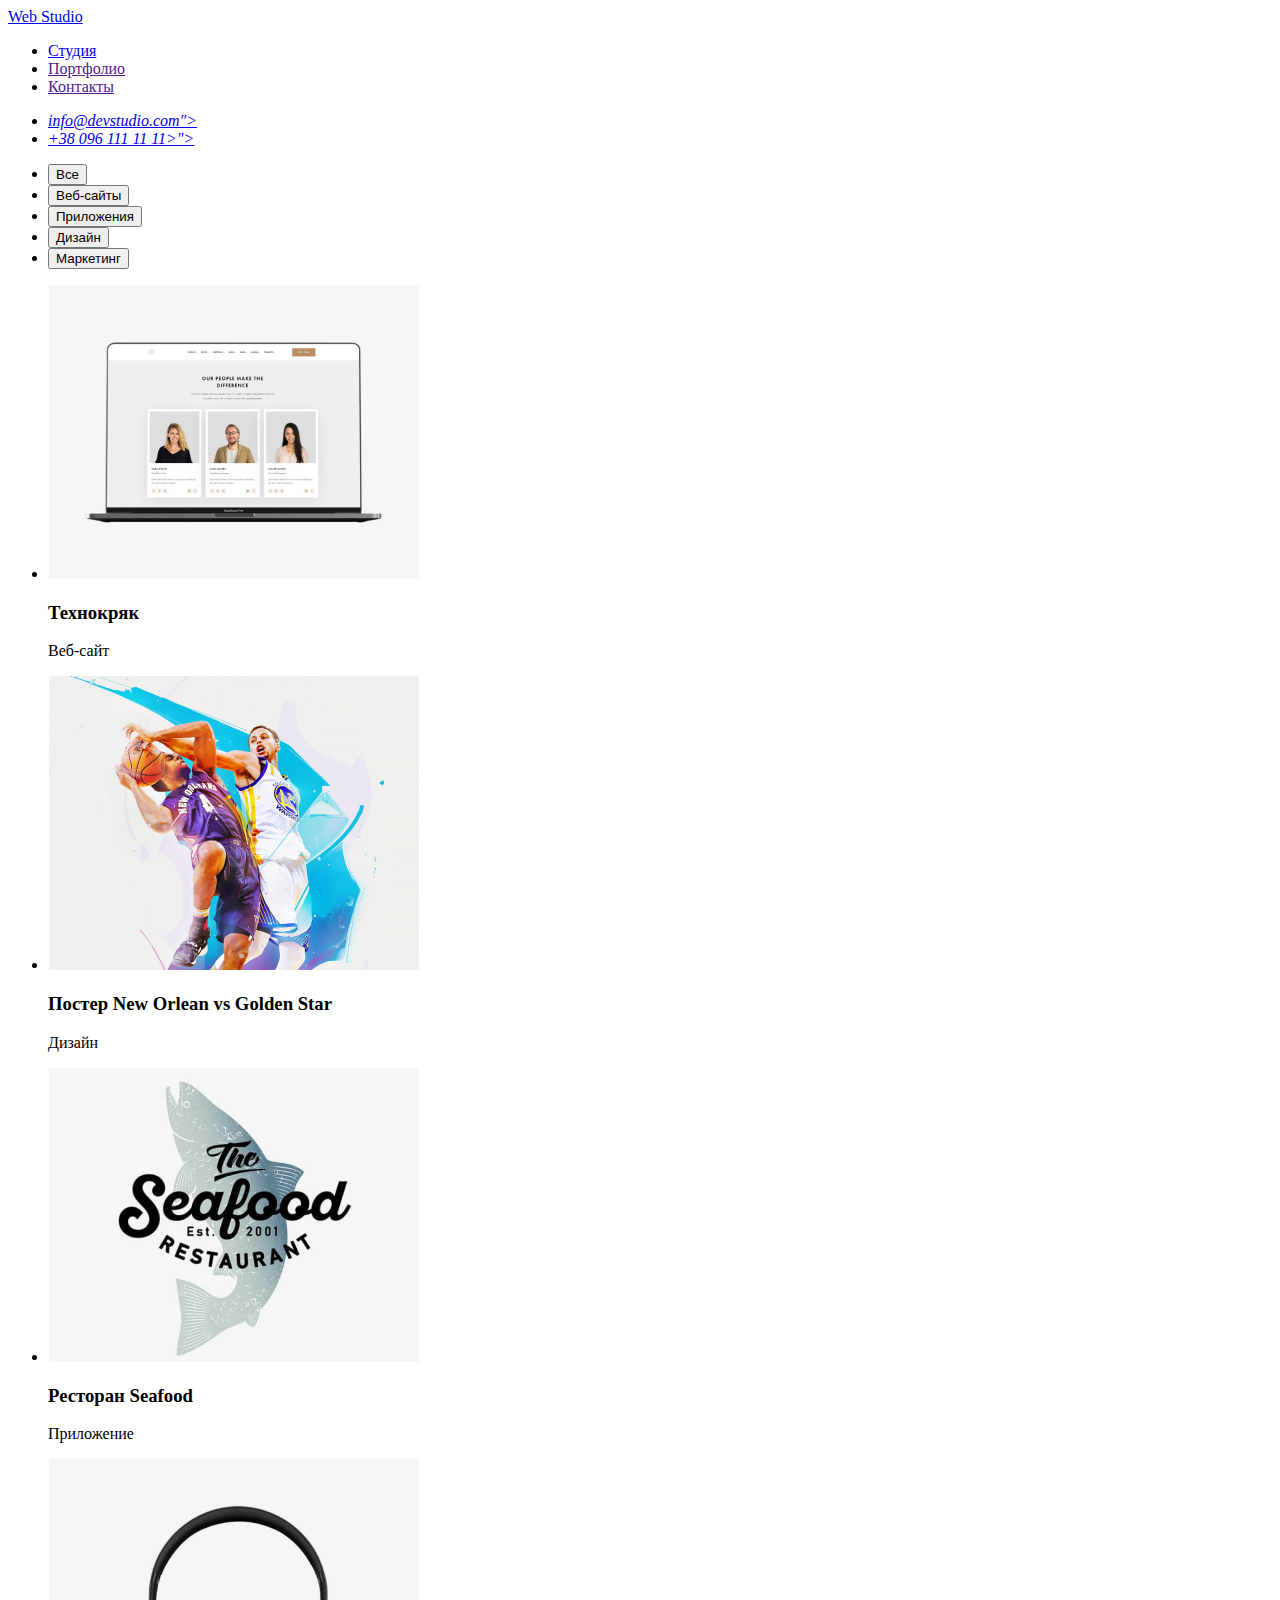
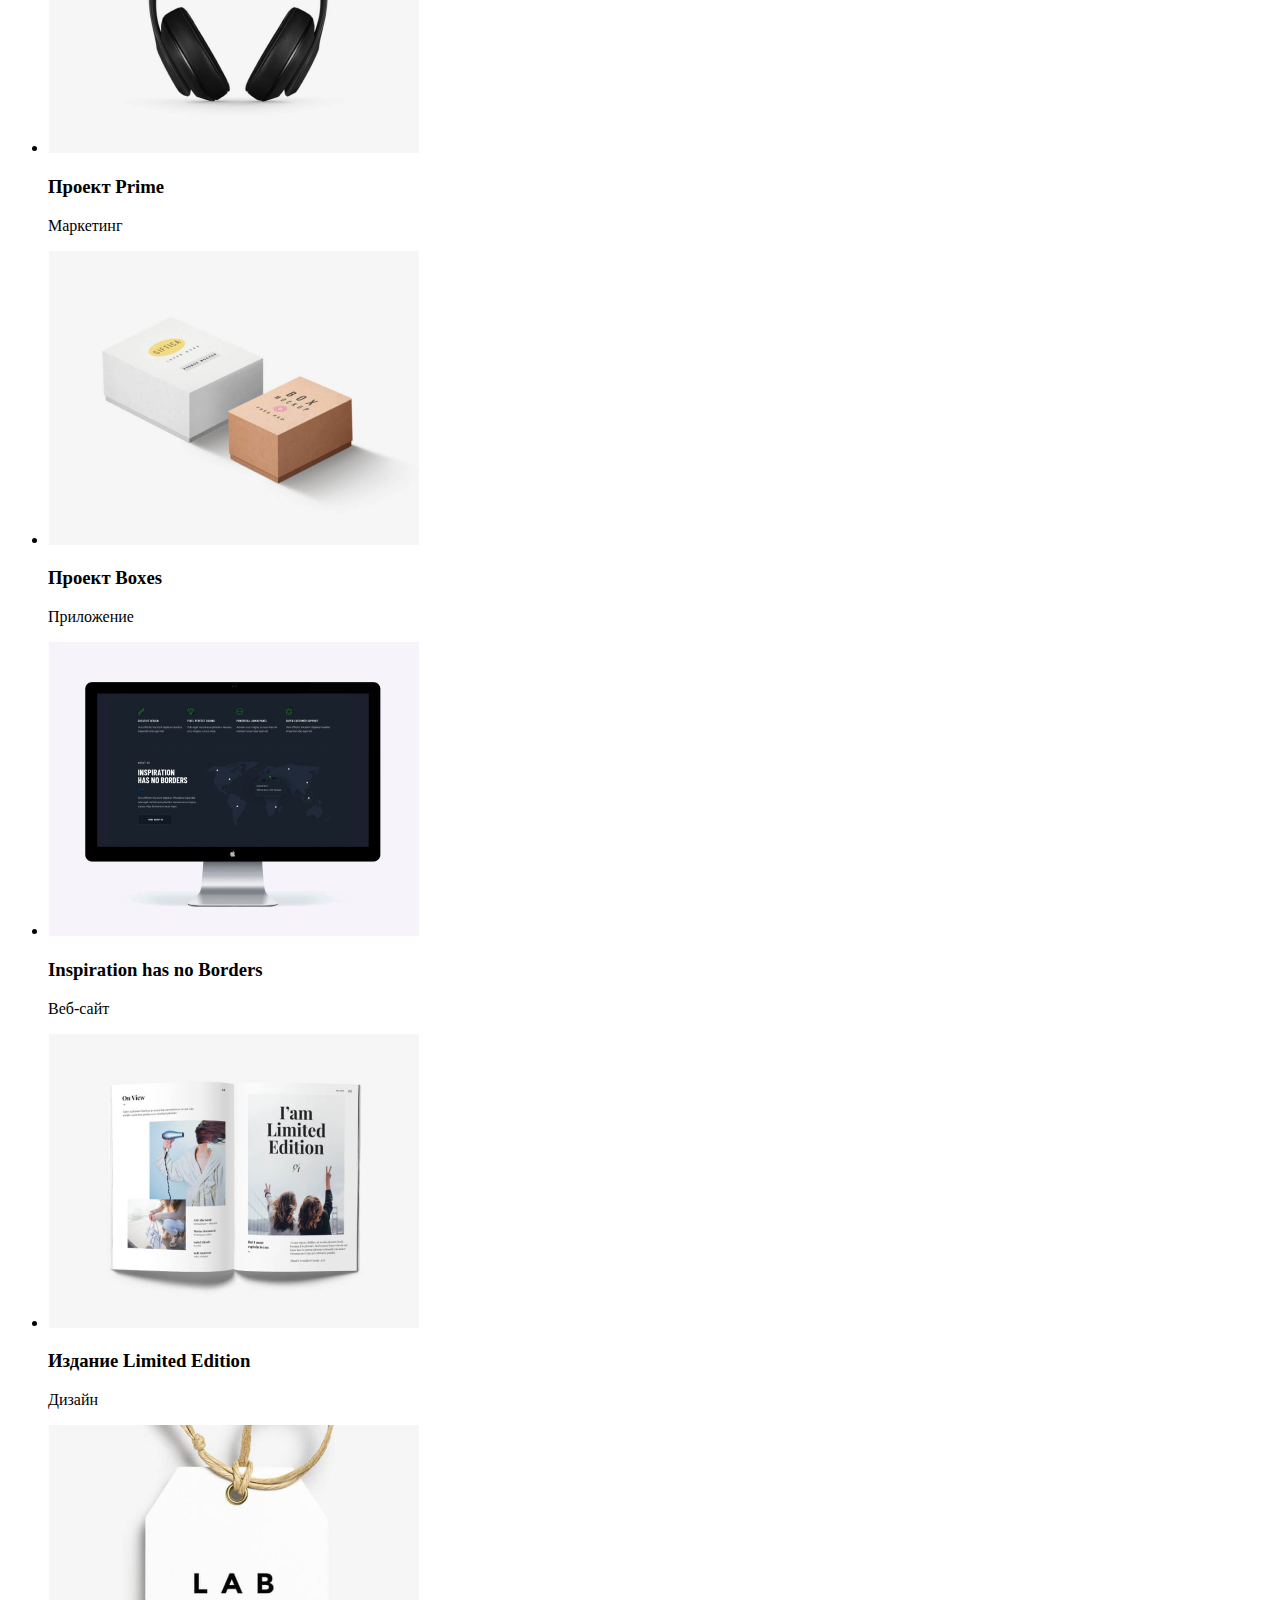
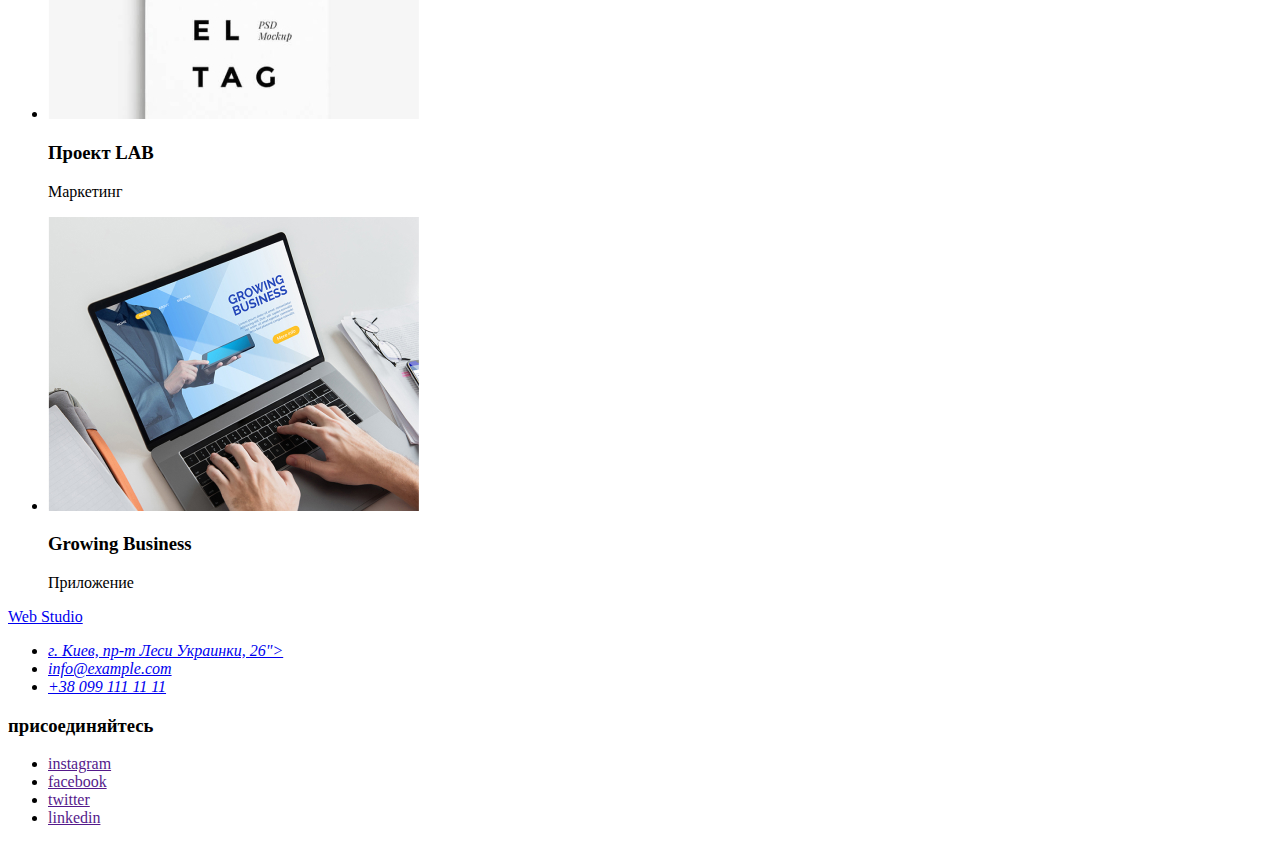
==== portfolio.html @ 068fa8b6 "step2.01" ====
<!DOCTYPE html>
<html lang="ru">
  <head>
    <meta charset="UTF-8" />
    <meta name="viewport" content="width=device-width, initial-scale=1.0" />
    <title>Web Studio</title>
  </head>

  <body>
    <!--Шляпа-->
    <header>
      <nav>
        <a href="index.html" lang="en"> Web Studio</a>
        <ul>
          <li><a href="index.html">Студия</a></li>
          <li><a href="">Портфолио</a></li>
          <li><a href="">Контакты</a></li>
        </ul>
      </nav>
      <ul>
        <li>
          <address>
            <a href="mail:info@devstudio.com">info@devstudio.com"></a>
          </address>
        </li>
        <li>
          <address><a href="tel:380961111111">+38 096 111 11 11>"></a></address>
        </li>
      </ul>
    </header>
    <main>
      <!--Кнопки-->
      <ul>
        <li><button>Все</button></li>
        <li><button>Веб-сайты</button></li>
        <li><button>Приложения</button></li>
        <li><button>Дизайн</button></li>
        <li><button>Маркетинг</button></li>
      </ul>
      <!--Работы-->
      <ul>
        <li>
          <img src="./images/portfolio-page/our-projects/img-1.jpg" alt="" />
          <h3>Технокряк</h3>
          <p>Веб-сайт</p>
        </li>
        <li>
          <img src="./images/portfolio-page/our-projects/img-2.jpg" alt="" />
          <h3>Постер New Orlean vs Golden Star</h3>
          <p>Дизайн</p>
        </li>
        <li>
          <img src="./images/portfolio-page/our-projects/img-3.jpg" alt="" />
          <h3>Ресторан Seafood</h3>
          <p>Приложение</p>
        </li>
        <li>
          <img src="./images/portfolio-page/our-projects/img-4.jpg" alt="" />
          <h3>Проект Prime</h3>
          <p>Маркетинг</p>
        </li>
        <li>
          <img src="./images/portfolio-page/our-projects/img-5.jpg" alt="" />
          <h3>Проект Boxes</h3>
          <p>Приложение</p>
        </li>
        <li>
          <img src="./images/portfolio-page/our-projects/img-6.jpg" alt="" />
          <h3>Inspiration has no Borders</h3>
          <p>Веб-сайт</p>
        </li>
        <li>
          <img src="./images/portfolio-page/our-projects/img-7.jpg" alt="" />
          <h3>Издание Limited Edition</h3>
          <p>Дизайн</p>
        </li>
        <li>
          <img src="./images/portfolio-page/our-projects/img-8.jpg" alt="" />
          <h3>Проект LAB</h3>
          <p>Маркетинг</p>
        </li>
        <li>
          <img src="./images/portfolio-page/our-projects/img-9.jpg" alt="" />
          <h3>Growing Business</h3>
          <p>Приложение</p>
        </li>
      </ul>
    </main>
    <!--Дно-->
    <footer>
      <div>
        <a href="index.html" lang="en"> Web Studio</a>
        <ul>
          <li>
            <address>
              <a href="https://goo.gl/maps/DpkzdR6np3sJu7Kr6" target="_blank">
                г. Киев, пр-т Леси Украинки, 26">
              </a>
            </address>
          </li>
          <li>
            <address>
              <a href="mail:info@example.com"> info@example.com</a>
            </address>
          </li>
          <li>
            <address>
              <a href="tel:+380991111111"> +38 099 111 11 11</a>
            </address>
          </li>
        </ul>
      </div>
      <div>
        <h3>присоединяйтесь</h3>
        <ul>
          <li><a href="" aria-label="ссылка на инстаграм"> instagram</a></li>
          <li><a href="" aria-label="ссылка на фейсбук">facebook</a></li>
          <li><a href="" aria-label="ссылка на твиттер">twitter</a></li>
          <li><a href="" aria-label="ссылка на линкедин">linkedin</a></li>
        </ul>
      </div>
    </footer>
  </body>
</html>
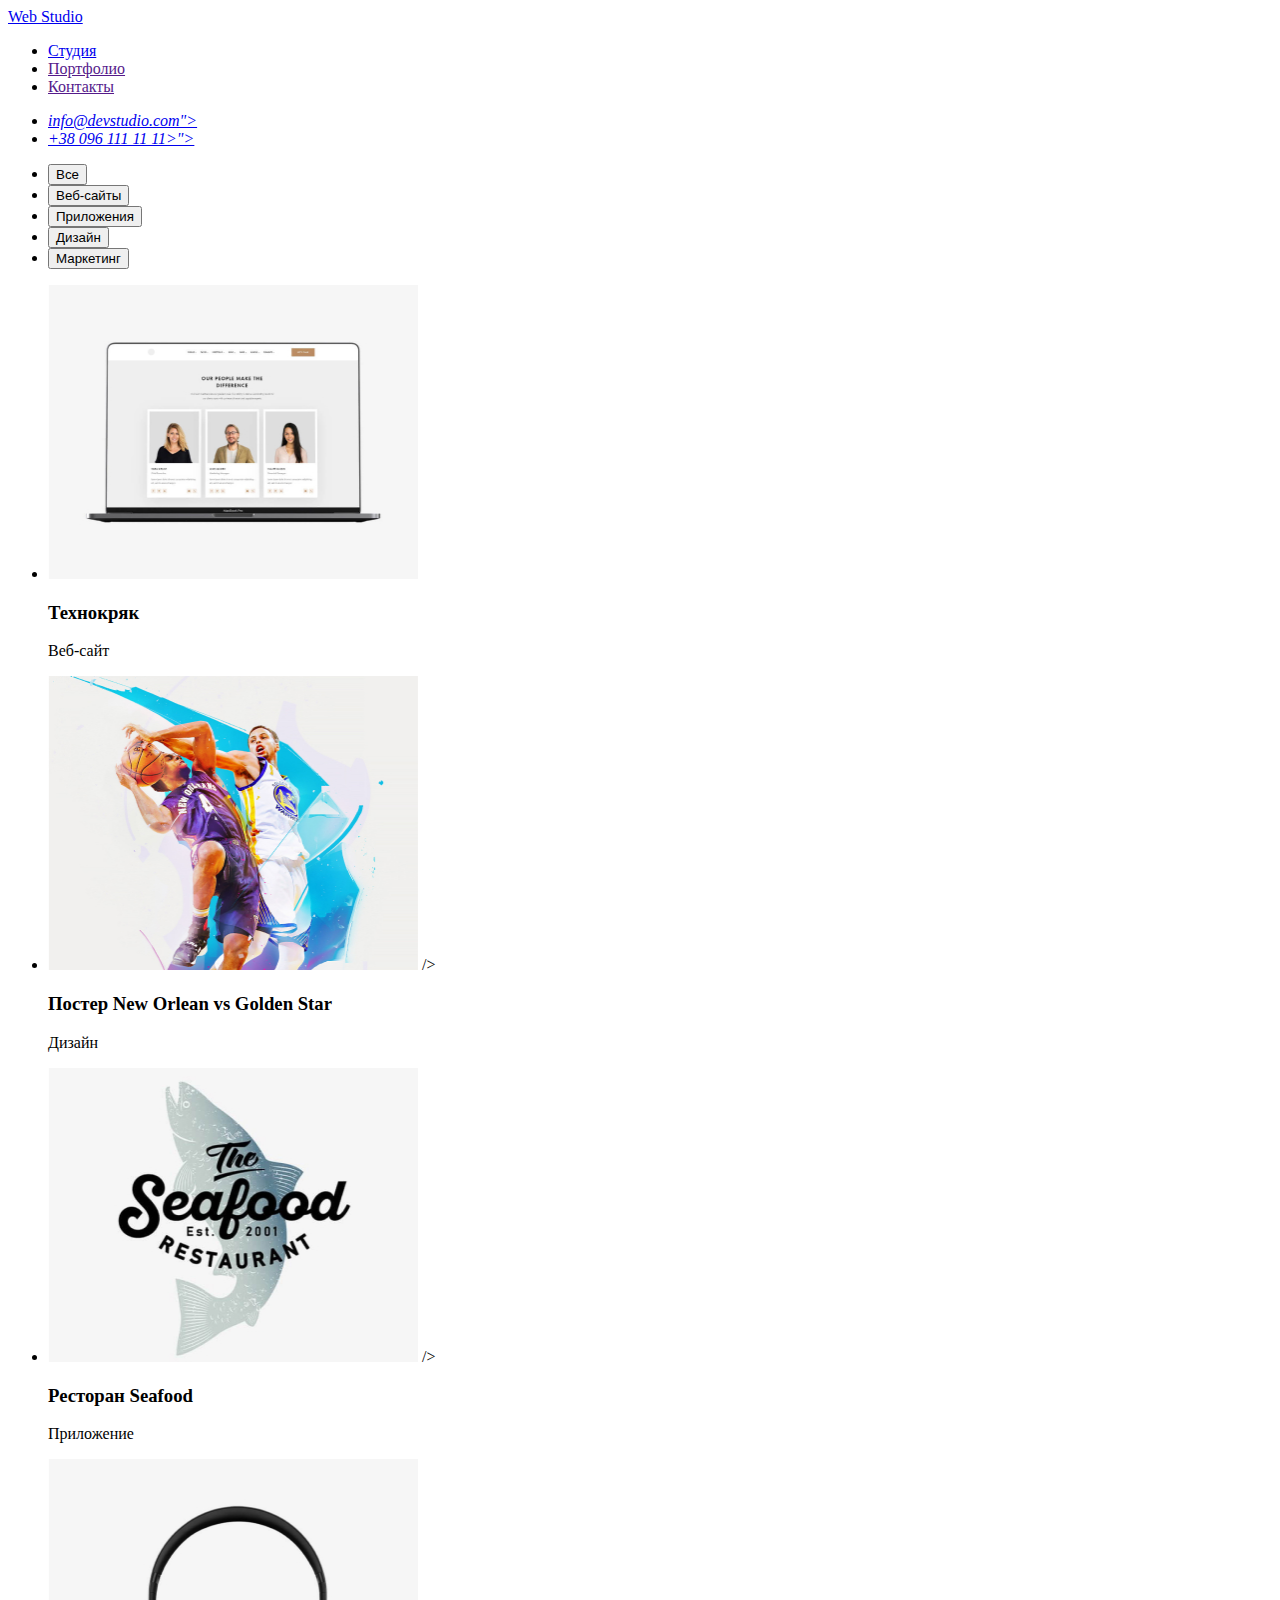
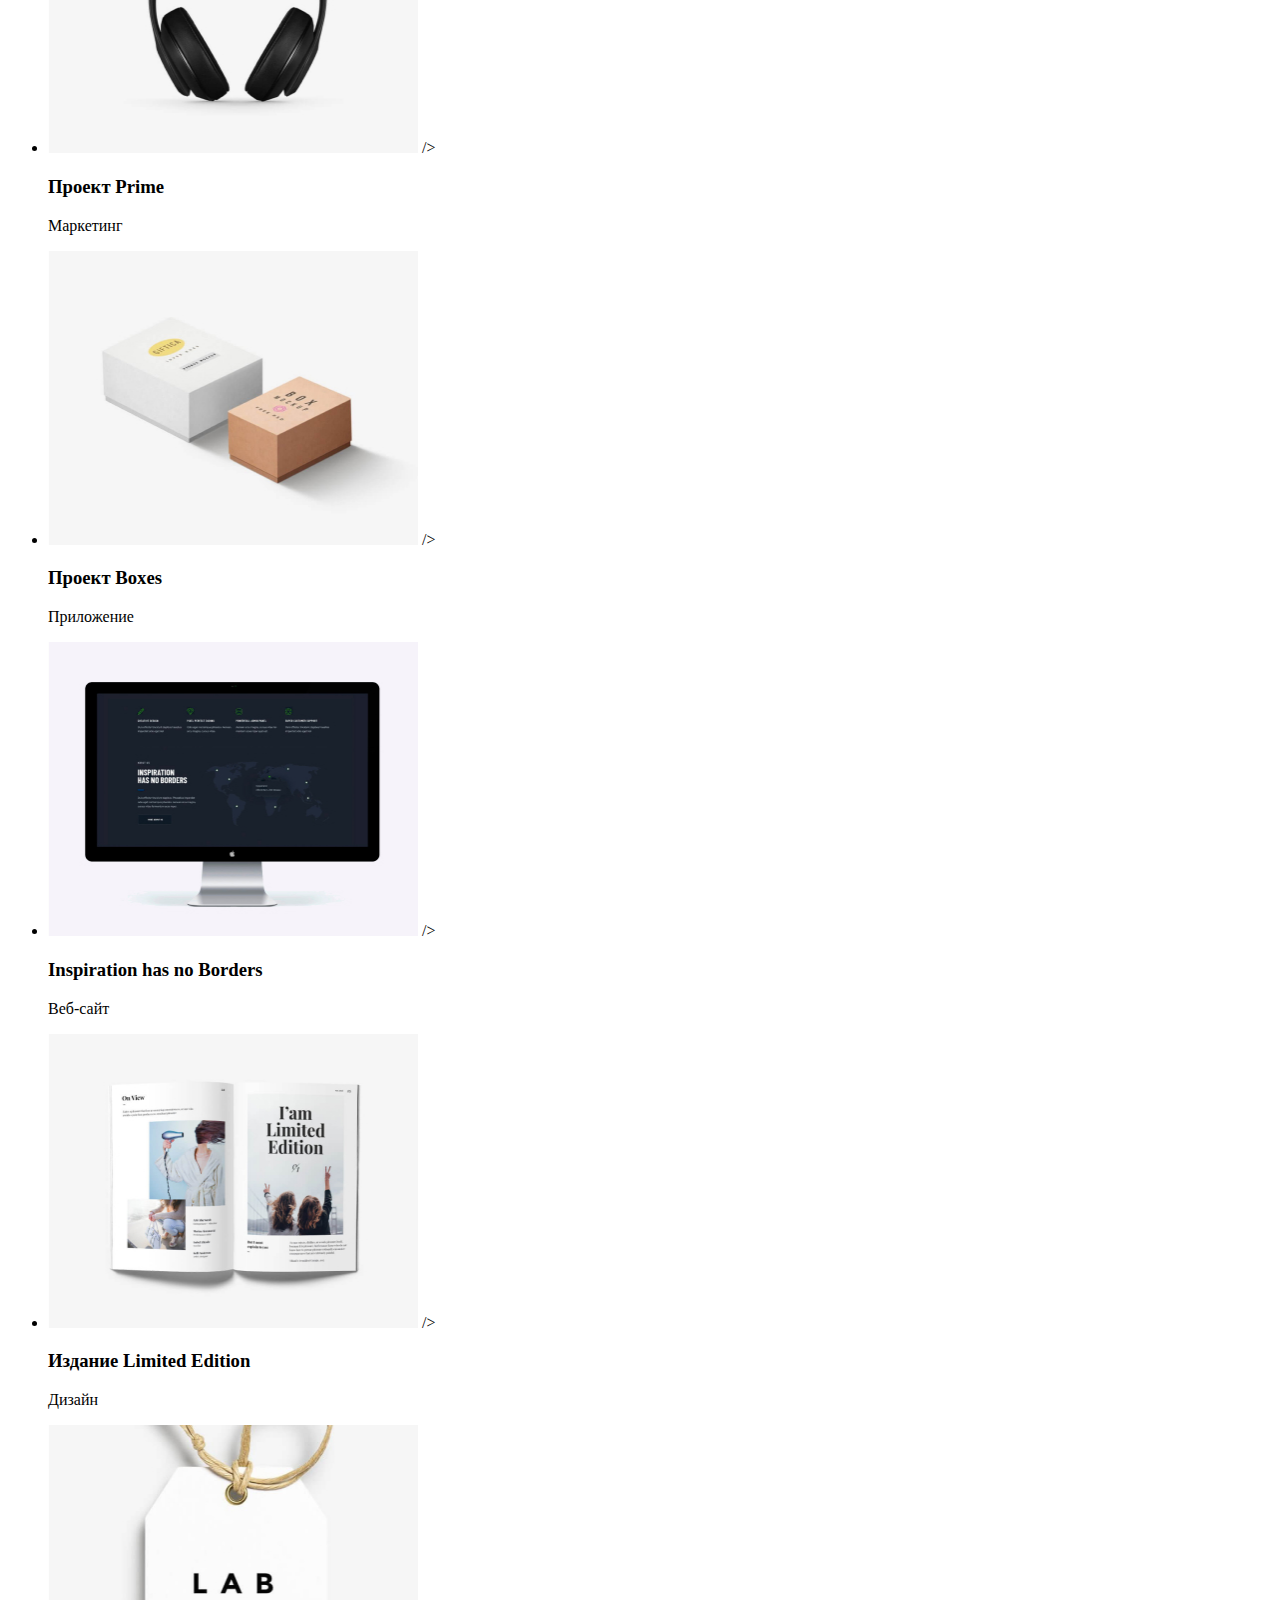
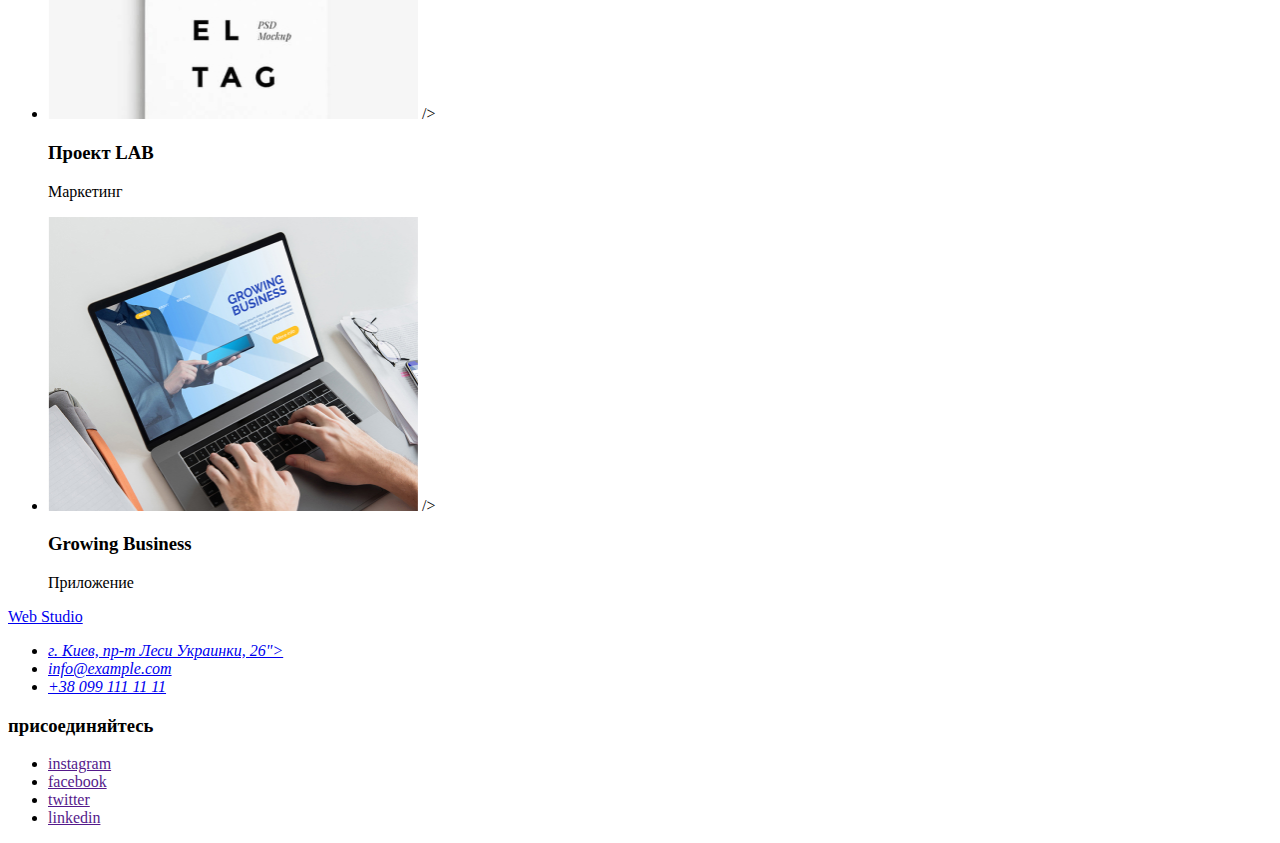
==== commit d311fa14: "Update portfolio.html" ====
--- a/portfolio.html
+++ b/portfolio.html
@@ -40,47 +40,100 @@
       <!--Работы-->
       <ul>
         <li>
-          <img src="./images/portfolio-page/our-projects/img-1.jpg" alt="" />
+          <img
+            src="./images/portfolio-page/our-projects/img-1.jpg"
+            alt=""
+            width="370"
+            height="294"
+          />
           <h3>Технокряк</h3>
           <p>Веб-сайт</p>
         </li>
         <li>
-          <img src="./images/portfolio-page/our-projects/img-2.jpg" alt="" />
+          <img
+            src="./images/portfolio-page/our-projects/img-2.jpg"
+            alt=""
+            width="370"
+            height="294"
+          />
+          />
           <h3>Постер New Orlean vs Golden Star</h3>
           <p>Дизайн</p>
         </li>
         <li>
-          <img src="./images/portfolio-page/our-projects/img-3.jpg" alt="" />
+          <img
+            src="./images/portfolio-page/our-projects/img-3.jpg"
+            alt=""
+            width="370"
+            height="294"
+          />
+          />
           <h3>Ресторан Seafood</h3>
           <p>Приложение</p>
         </li>
         <li>
-          <img src="./images/portfolio-page/our-projects/img-4.jpg" alt="" />
+          <img
+            src="./images/portfolio-page/our-projects/img-4.jpg"
+            alt=""
+            width="370"
+            height="294"
+          />
+          />
           <h3>Проект Prime</h3>
           <p>Маркетинг</p>
         </li>
         <li>
-          <img src="./images/portfolio-page/our-projects/img-5.jpg" alt="" />
+          <img
+            src="./images/portfolio-page/our-projects/img-5.jpg"
+            alt=""
+            width="370"
+            height="294"
+          />
+          />
           <h3>Проект Boxes</h3>
           <p>Приложение</p>
         </li>
         <li>
-          <img src="./images/portfolio-page/our-projects/img-6.jpg" alt="" />
+          <img
+            src="./images/portfolio-page/our-projects/img-6.jpg"
+            alt=""
+            width="370"
+            height="294"
+          />
+          />
           <h3>Inspiration has no Borders</h3>
           <p>Веб-сайт</p>
         </li>
         <li>
-          <img src="./images/portfolio-page/our-projects/img-7.jpg" alt="" />
+          <img
+            src="./images/portfolio-page/our-projects/img-7.jpg"
+            alt=""
+            width="370"
+            height="294"
+          />
+          />
           <h3>Издание Limited Edition</h3>
           <p>Дизайн</p>
         </li>
         <li>
-          <img src="./images/portfolio-page/our-projects/img-8.jpg" alt="" />
+          <img
+            src="./images/portfolio-page/our-projects/img-8.jpg"
+            alt=""
+            width="370"
+            height="294"
+          />
+          />
           <h3>Проект LAB</h3>
           <p>Маркетинг</p>
         </li>
         <li>
-          <img src="./images/portfolio-page/our-projects/img-9.jpg" alt="" />
+          <img
+            src="./images/portfolio-page/our-projects/img-9.jpg"
+            alt=""
+            width="370"
+            height="294"
+          />
+          />
           <h3>Growing Business</h3>
           <p>Приложение</p>
         </li>
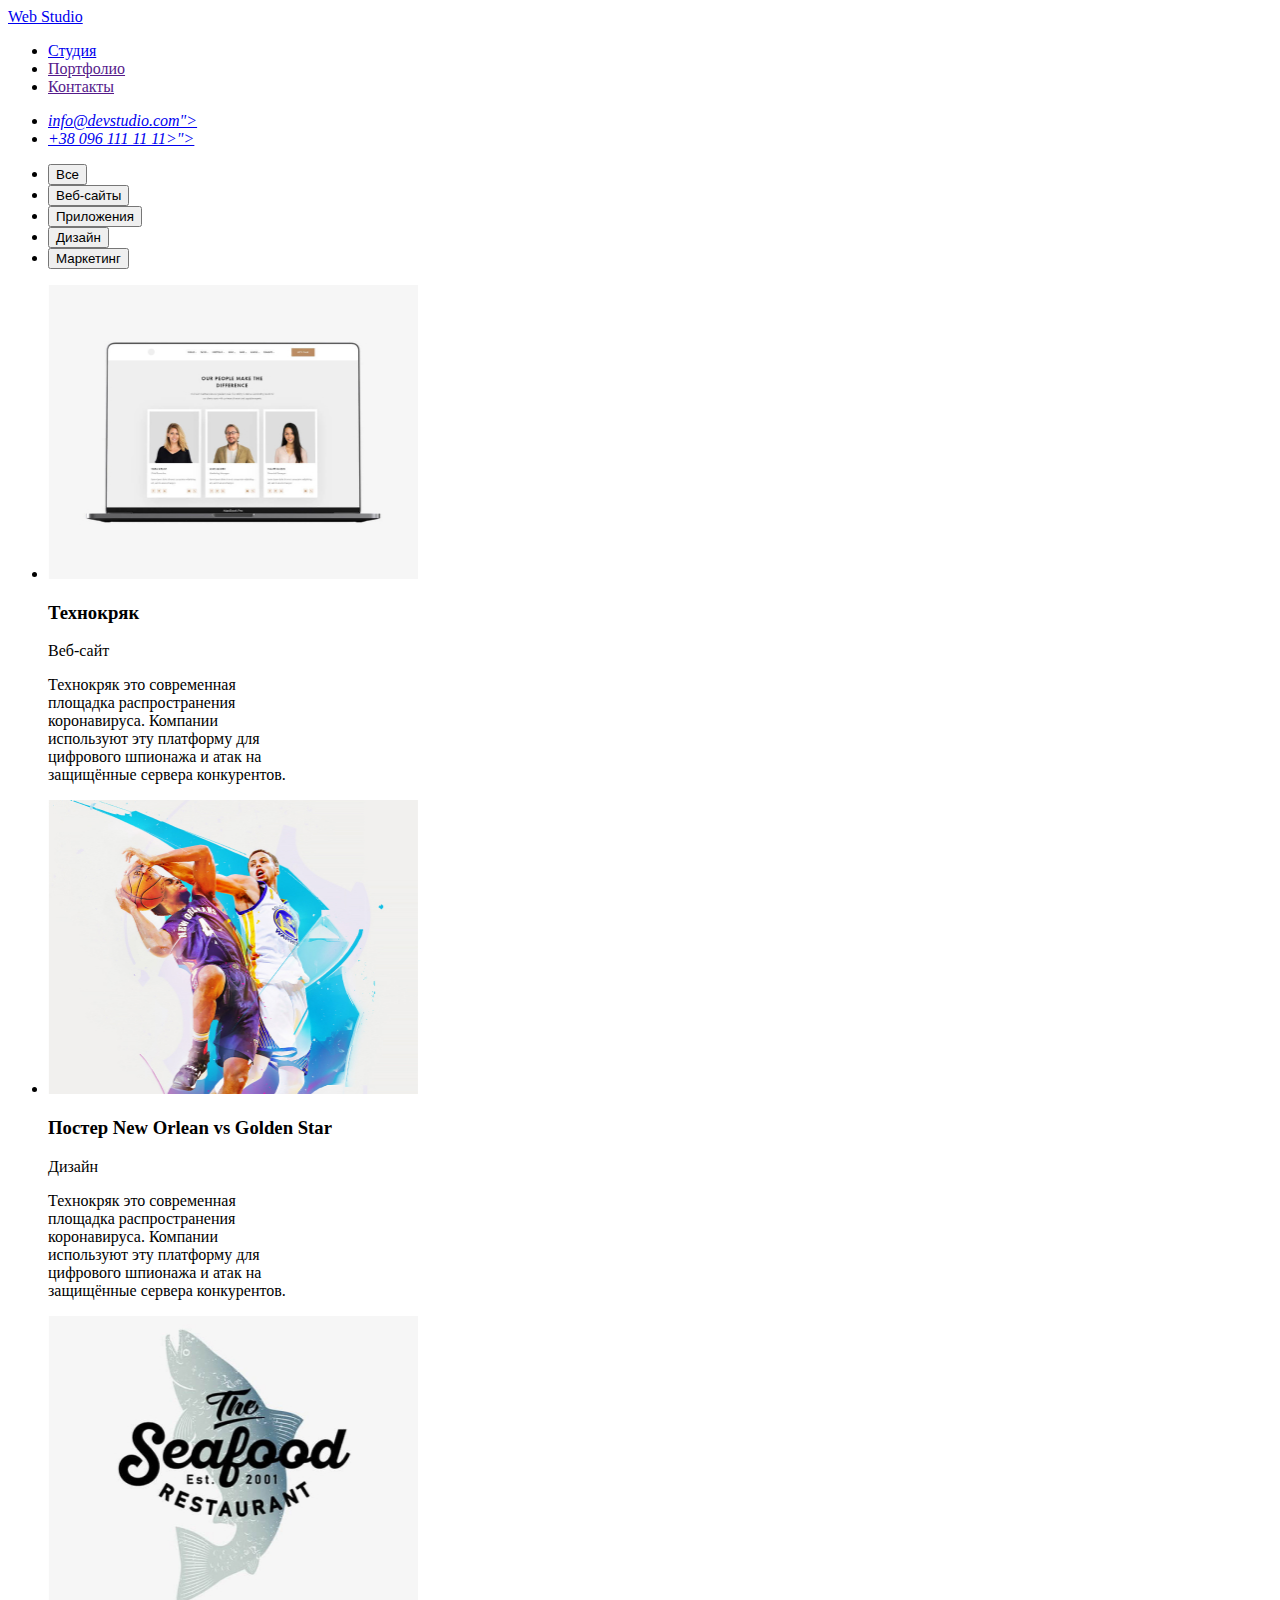
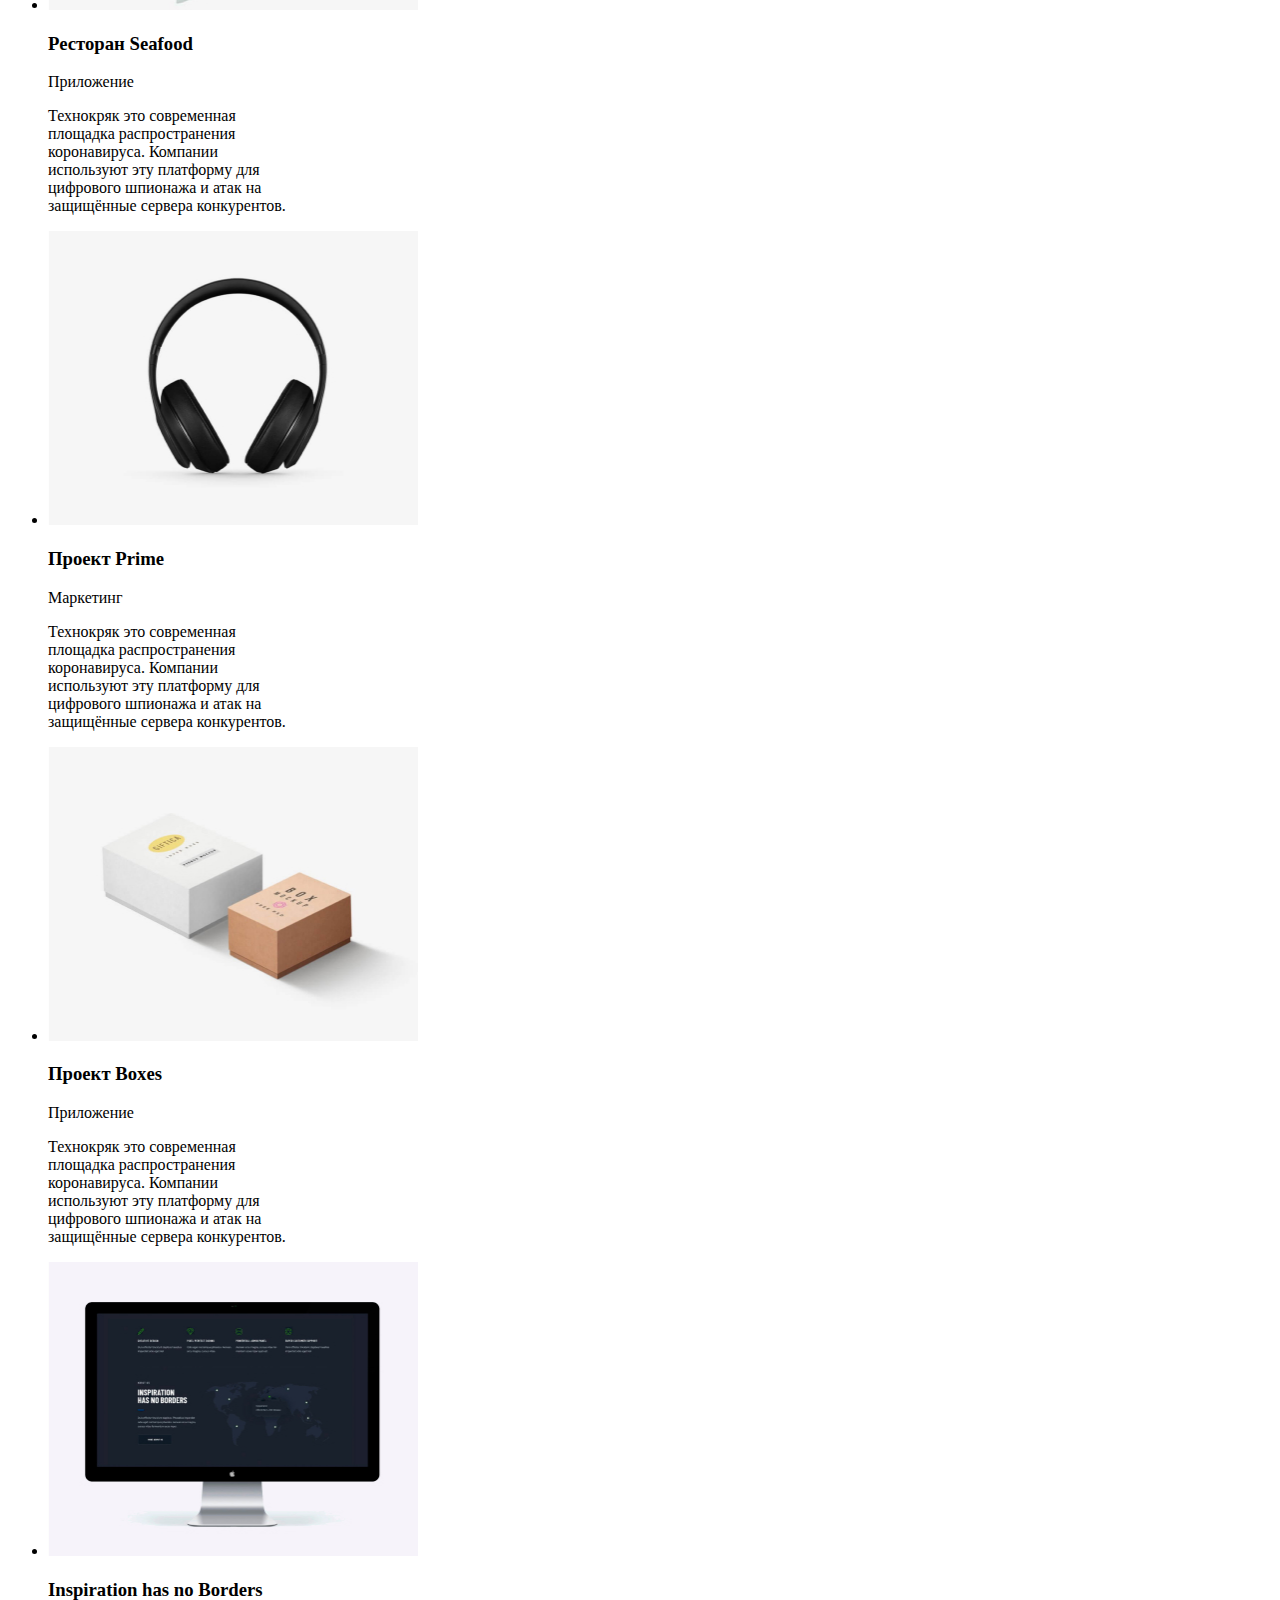
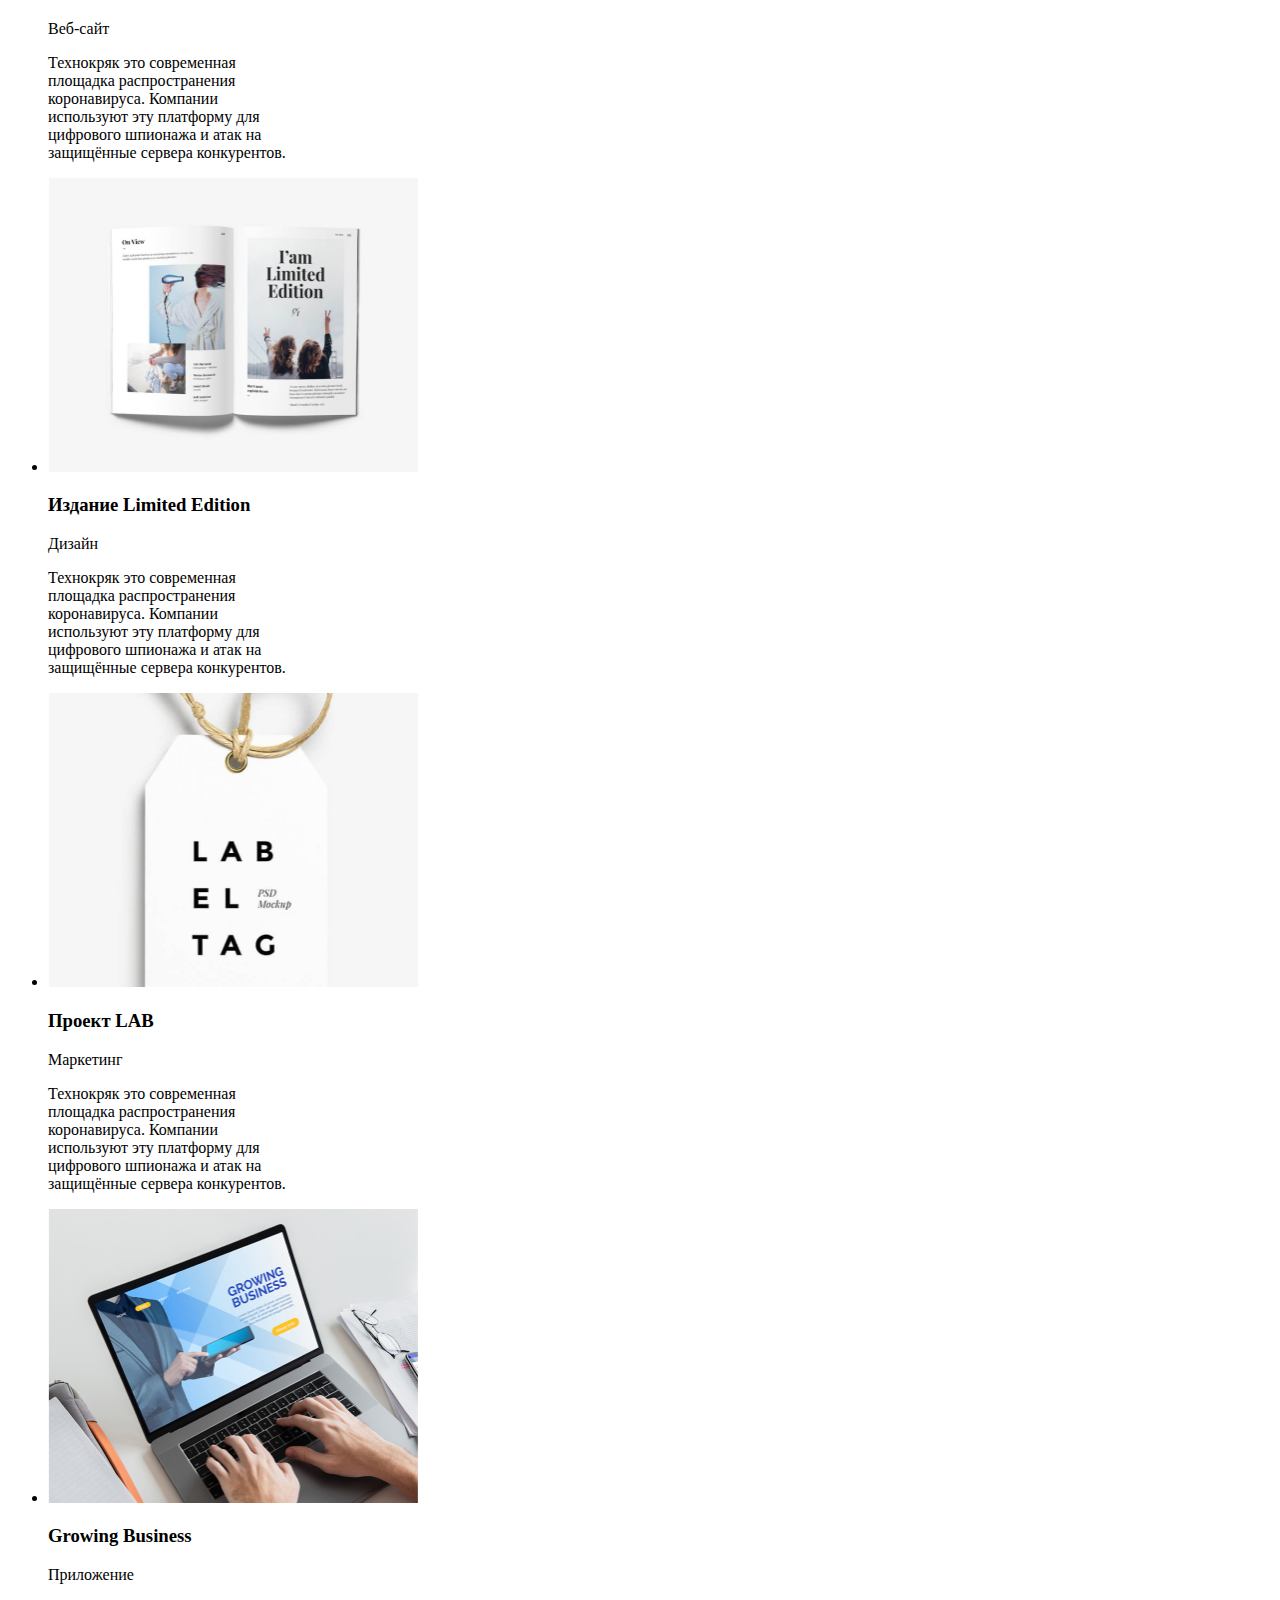
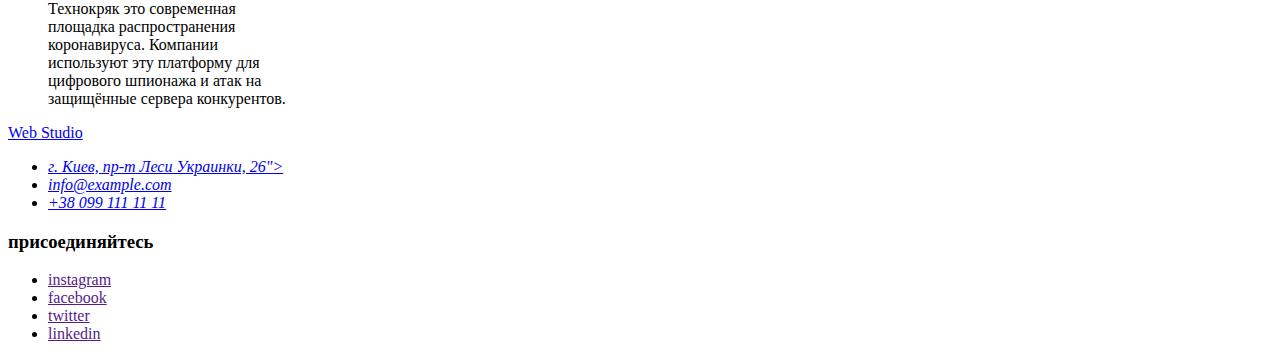
==== commit 2acb8b7e: "step 2.02" ====
--- a/portfolio.html
+++ b/portfolio.html
@@ -38,6 +38,7 @@
         <li><button>Маркетинг</button></li>
       </ul>
       <!--Работы-->
+      <h1 hidden>Портфолио</h1>
       <ul>
         <li>
           <img
@@ -48,6 +49,14 @@
           />
           <h3>Технокряк</h3>
           <p>Веб-сайт</p>
+          <p>
+            Технокряк это современная<br />
+            площадка распространения<br />
+            коронавируса. Компании<br />
+            используют эту платформу для<br />
+            цифрового шпионажа и атак на<br />
+            защищённые сервера конкурентов.
+          </p>
         </li>
         <li>
           <img
@@ -55,10 +64,17 @@
             alt=""
             width="370"
             height="294"
-          />
           />
           <h3>Постер New Orlean vs Golden Star</h3>
           <p>Дизайн</p>
+          <p>
+            Технокряк это современная<br />
+            площадка распространения<br />
+            коронавируса. Компании<br />
+            используют эту платформу для<br />
+            цифрового шпионажа и атак на<br />
+            защищённые сервера конкурентов.
+          </p>
         </li>
         <li>
           <img
@@ -66,10 +82,17 @@
             alt=""
             width="370"
             height="294"
-          />
           />
           <h3>Ресторан Seafood</h3>
           <p>Приложение</p>
+          <p>
+            Технокряк это современная<br />
+            площадка распространения<br />
+            коронавируса. Компании<br />
+            используют эту платформу для<br />
+            цифрового шпионажа и атак на<br />
+            защищённые сервера конкурентов.
+          </p>
         </li>
         <li>
           <img
@@ -77,10 +100,17 @@
             alt=""
             width="370"
             height="294"
-          />
           />
           <h3>Проект Prime</h3>
           <p>Маркетинг</p>
+          <p>
+            Технокряк это современная<br />
+            площадка распространения<br />
+            коронавируса. Компании<br />
+            используют эту платформу для<br />
+            цифрового шпионажа и атак на<br />
+            защищённые сервера конкурентов.
+          </p>
         </li>
         <li>
           <img
@@ -88,10 +118,17 @@
             alt=""
             width="370"
             height="294"
-          />
           />
           <h3>Проект Boxes</h3>
           <p>Приложение</p>
+          <p>
+            Технокряк это современная<br />
+            площадка распространения<br />
+            коронавируса. Компании<br />
+            используют эту платформу для<br />
+            цифрового шпионажа и атак на<br />
+            защищённые сервера конкурентов.
+          </p>
         </li>
         <li>
           <img
@@ -99,10 +136,17 @@
             alt=""
             width="370"
             height="294"
-          />
           />
           <h3>Inspiration has no Borders</h3>
           <p>Веб-сайт</p>
+          <p>
+            Технокряк это современная<br />
+            площадка распространения<br />
+            коронавируса. Компании<br />
+            используют эту платформу для<br />
+            цифрового шпионажа и атак на<br />
+            защищённые сервера конкурентов.
+          </p>
         </li>
         <li>
           <img
@@ -110,10 +154,17 @@
             alt=""
             width="370"
             height="294"
-          />
           />
           <h3>Издание Limited Edition</h3>
           <p>Дизайн</p>
+          <p>
+            Технокряк это современная<br />
+            площадка распространения<br />
+            коронавируса. Компании<br />
+            используют эту платформу для<br />
+            цифрового шпионажа и атак на<br />
+            защищённые сервера конкурентов.
+          </p>
         </li>
         <li>
           <img
@@ -121,10 +172,17 @@
             alt=""
             width="370"
             height="294"
-          />
           />
           <h3>Проект LAB</h3>
           <p>Маркетинг</p>
+          <p>
+            Технокряк это современная<br />
+            площадка распространения<br />
+            коронавируса. Компании<br />
+            используют эту платформу для<br />
+            цифрового шпионажа и атак на<br />
+            защищённые сервера конкурентов.
+          </p>
         </li>
         <li>
           <img
@@ -132,10 +190,17 @@
             alt=""
             width="370"
             height="294"
-          />
           />
           <h3>Growing Business</h3>
           <p>Приложение</p>
+          <p>
+            Технокряк это современная<br />
+            площадка распространения<br />
+            коронавируса. Компании<br />
+            используют эту платформу для<br />
+            цифрового шпионажа и атак на<br />
+            защищённые сервера конкурентов.
+          </p>
         </li>
       </ul>
     </main>
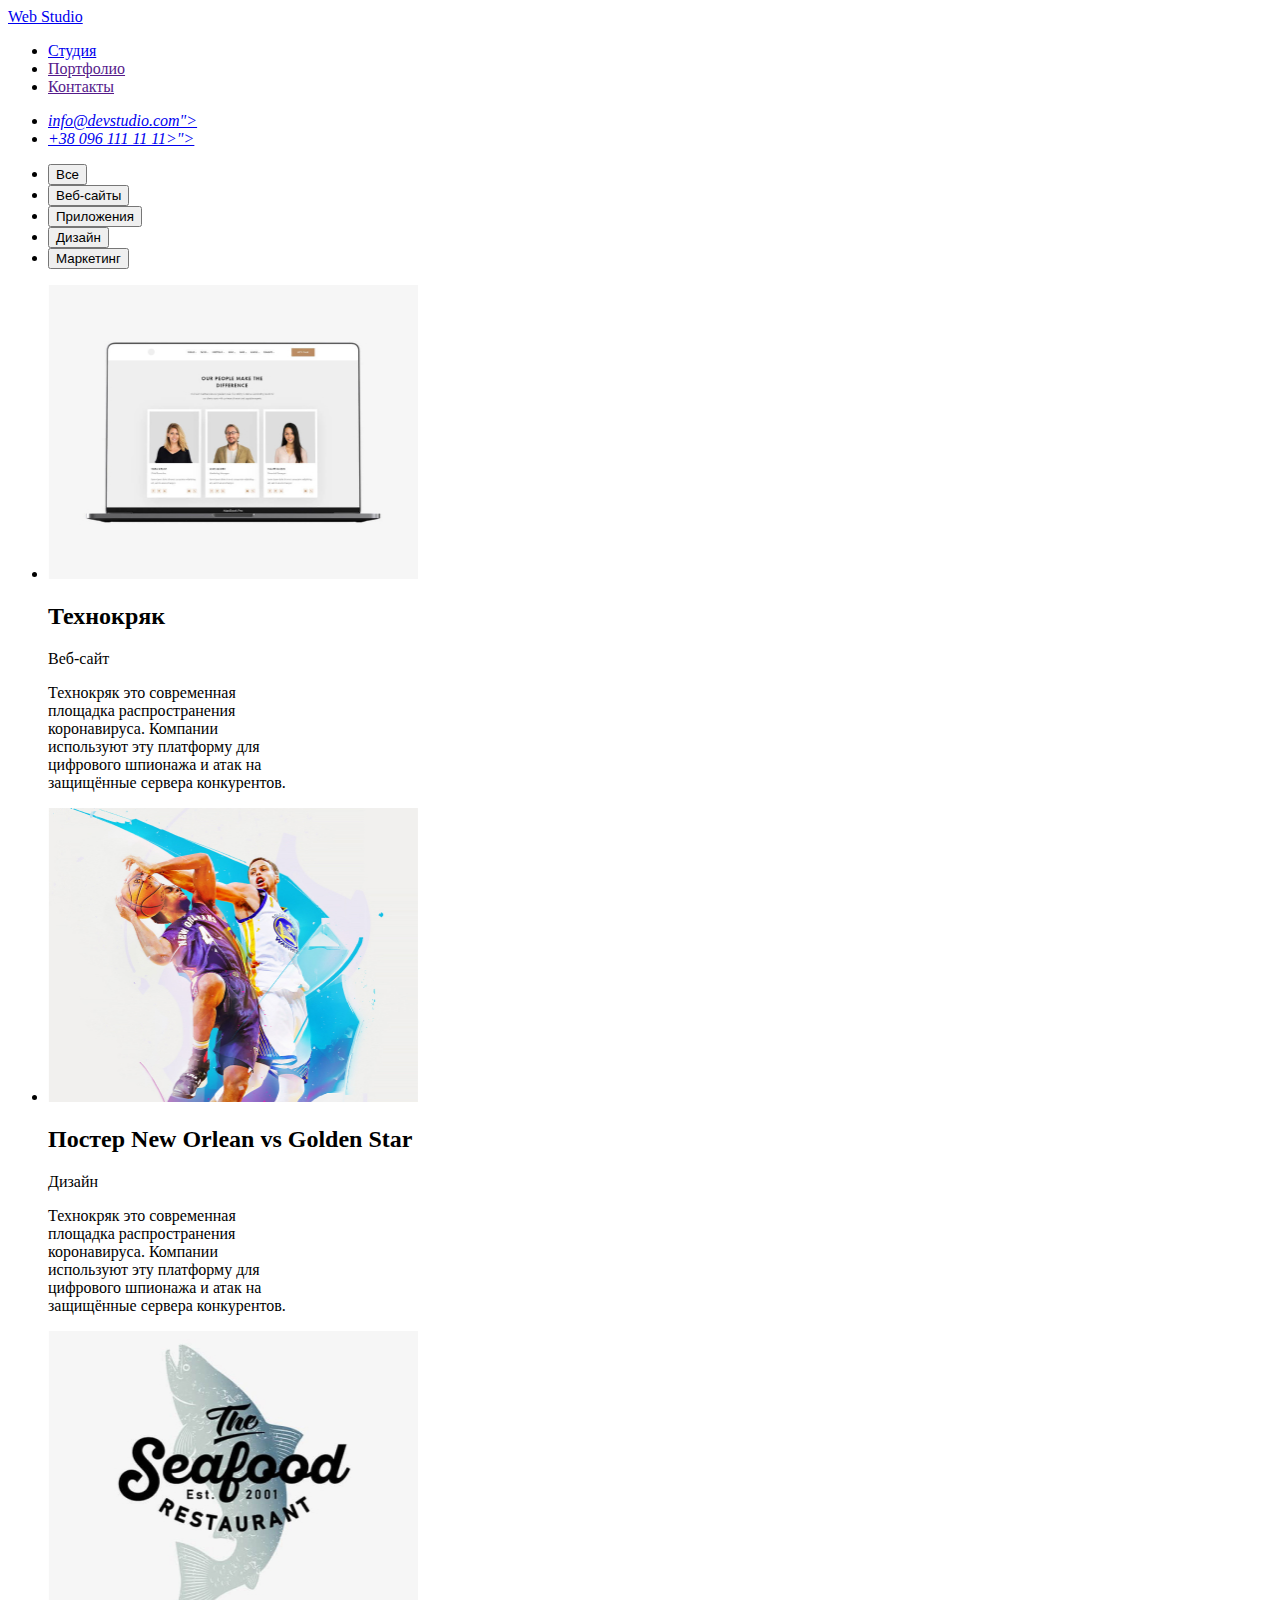
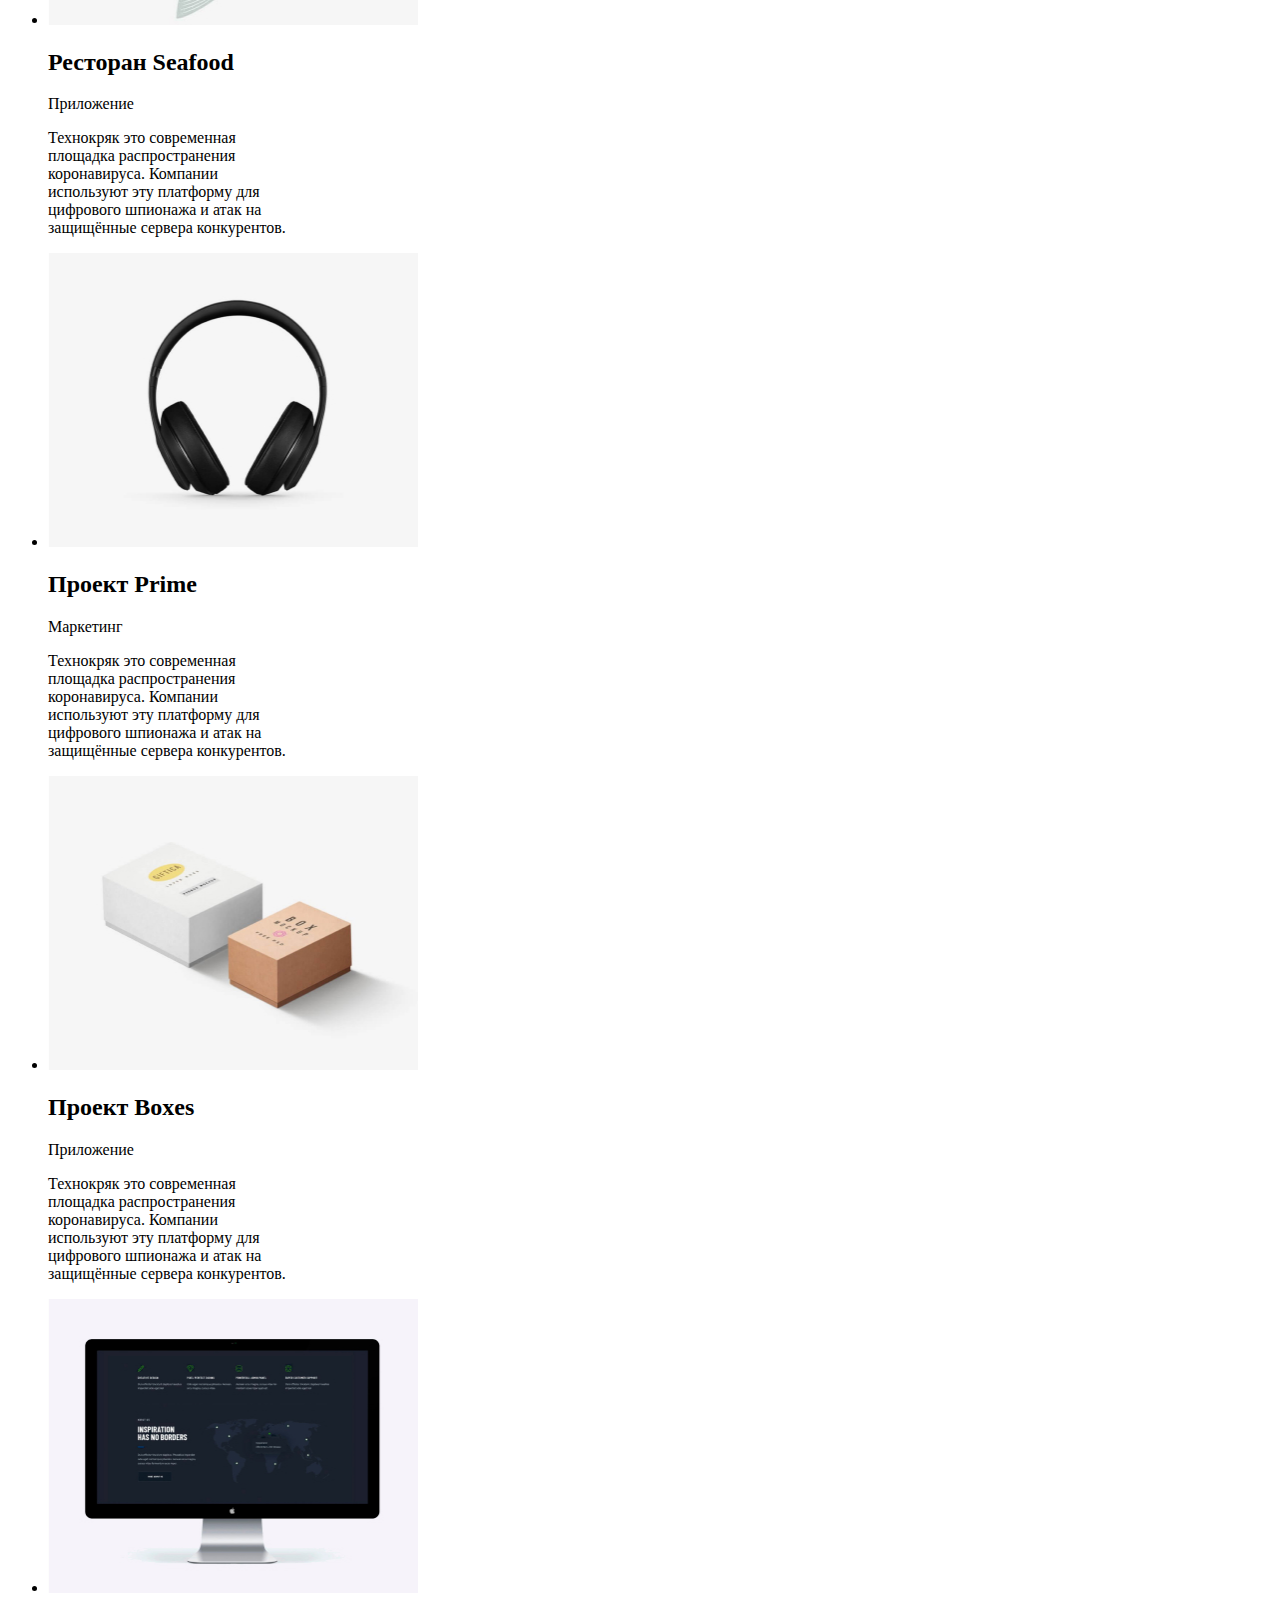
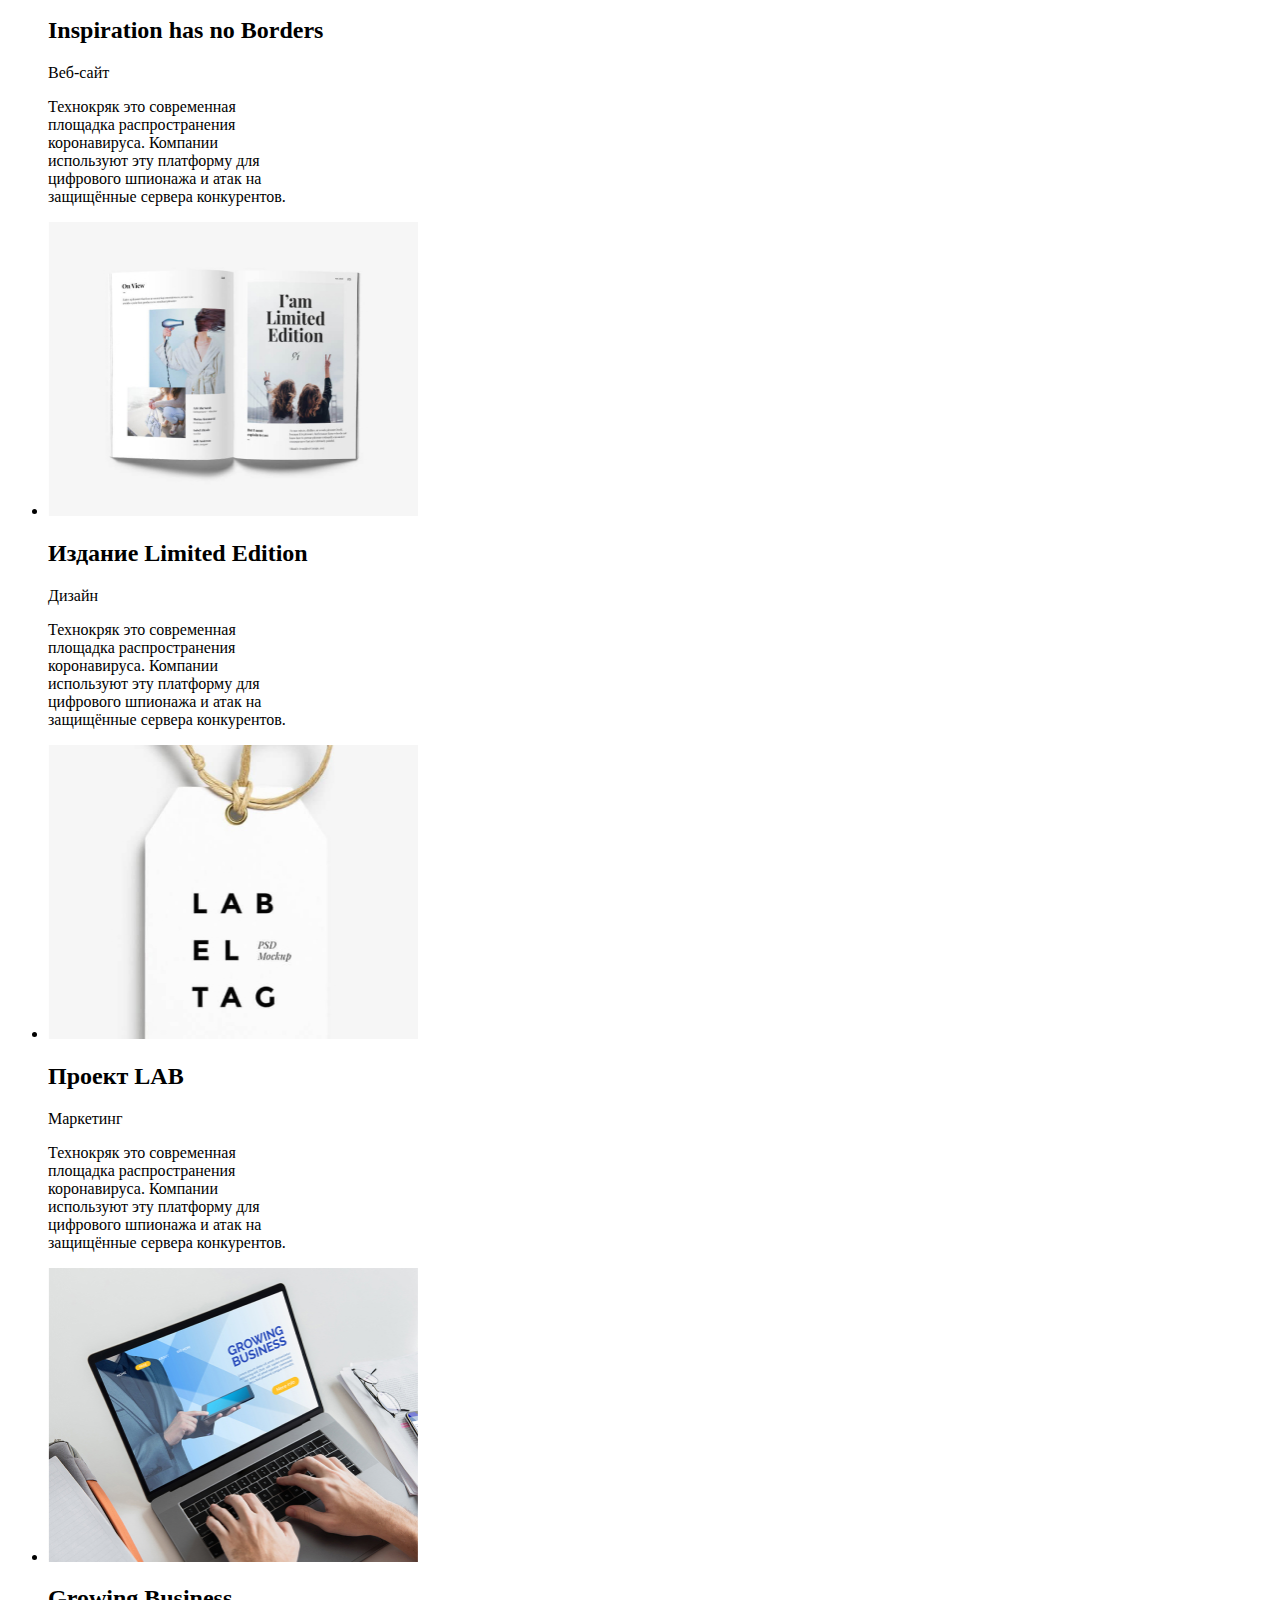
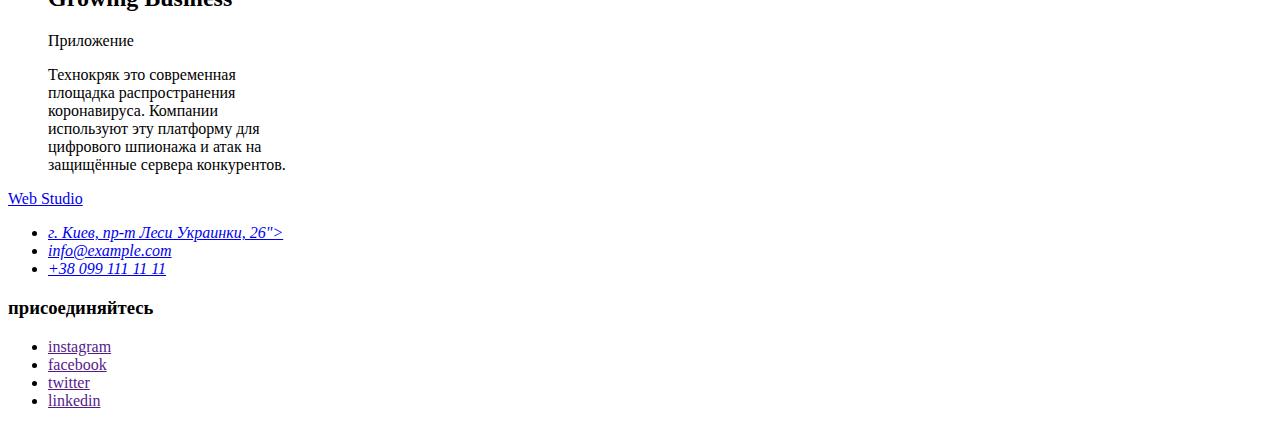
==== commit 1cf96373: "Update portfolio.html" ====
--- a/portfolio.html
+++ b/portfolio.html
@@ -47,7 +47,7 @@
             width="370"
             height="294"
           />
-          <h3>Технокряк</h3>
+          <h2>Технокряк</h2>
           <p>Веб-сайт</p>
           <p>
             Технокряк это современная<br />
@@ -65,7 +65,7 @@
             width="370"
             height="294"
           />
-          <h3>Постер New Orlean vs Golden Star</h3>
+          <h2>Постер New Orlean vs Golden Star</h2>
           <p>Дизайн</p>
           <p>
             Технокряк это современная<br />
@@ -83,7 +83,7 @@
             width="370"
             height="294"
           />
-          <h3>Ресторан Seafood</h3>
+          <h2>Ресторан Seafood</h2>
           <p>Приложение</p>
           <p>
             Технокряк это современная<br />
@@ -101,7 +101,7 @@
             width="370"
             height="294"
           />
-          <h3>Проект Prime</h3>
+          <h2>Проект Prime</h2>
           <p>Маркетинг</p>
           <p>
             Технокряк это современная<br />
@@ -119,7 +119,7 @@
             width="370"
             height="294"
           />
-          <h3>Проект Boxes</h3>
+          <h2>Проект Boxes</h2>
           <p>Приложение</p>
           <p>
             Технокряк это современная<br />
@@ -137,7 +137,7 @@
             width="370"
             height="294"
           />
-          <h3>Inspiration has no Borders</h3>
+          <h2>Inspiration has no Borders</h2>
           <p>Веб-сайт</p>
           <p>
             Технокряк это современная<br />
@@ -155,7 +155,7 @@
             width="370"
             height="294"
           />
-          <h3>Издание Limited Edition</h3>
+          <h2>Издание Limited Edition</h2>
           <p>Дизайн</p>
           <p>
             Технокряк это современная<br />
@@ -173,7 +173,7 @@
             width="370"
             height="294"
           />
-          <h3>Проект LAB</h3>
+          <h2>Проект LAB</h2>
           <p>Маркетинг</p>
           <p>
             Технокряк это современная<br />
@@ -191,7 +191,7 @@
             width="370"
             height="294"
           />
-          <h3>Growing Business</h3>
+          <h2>Growing Business</h2>
           <p>Приложение</p>
           <p>
             Технокряк это современная<br />
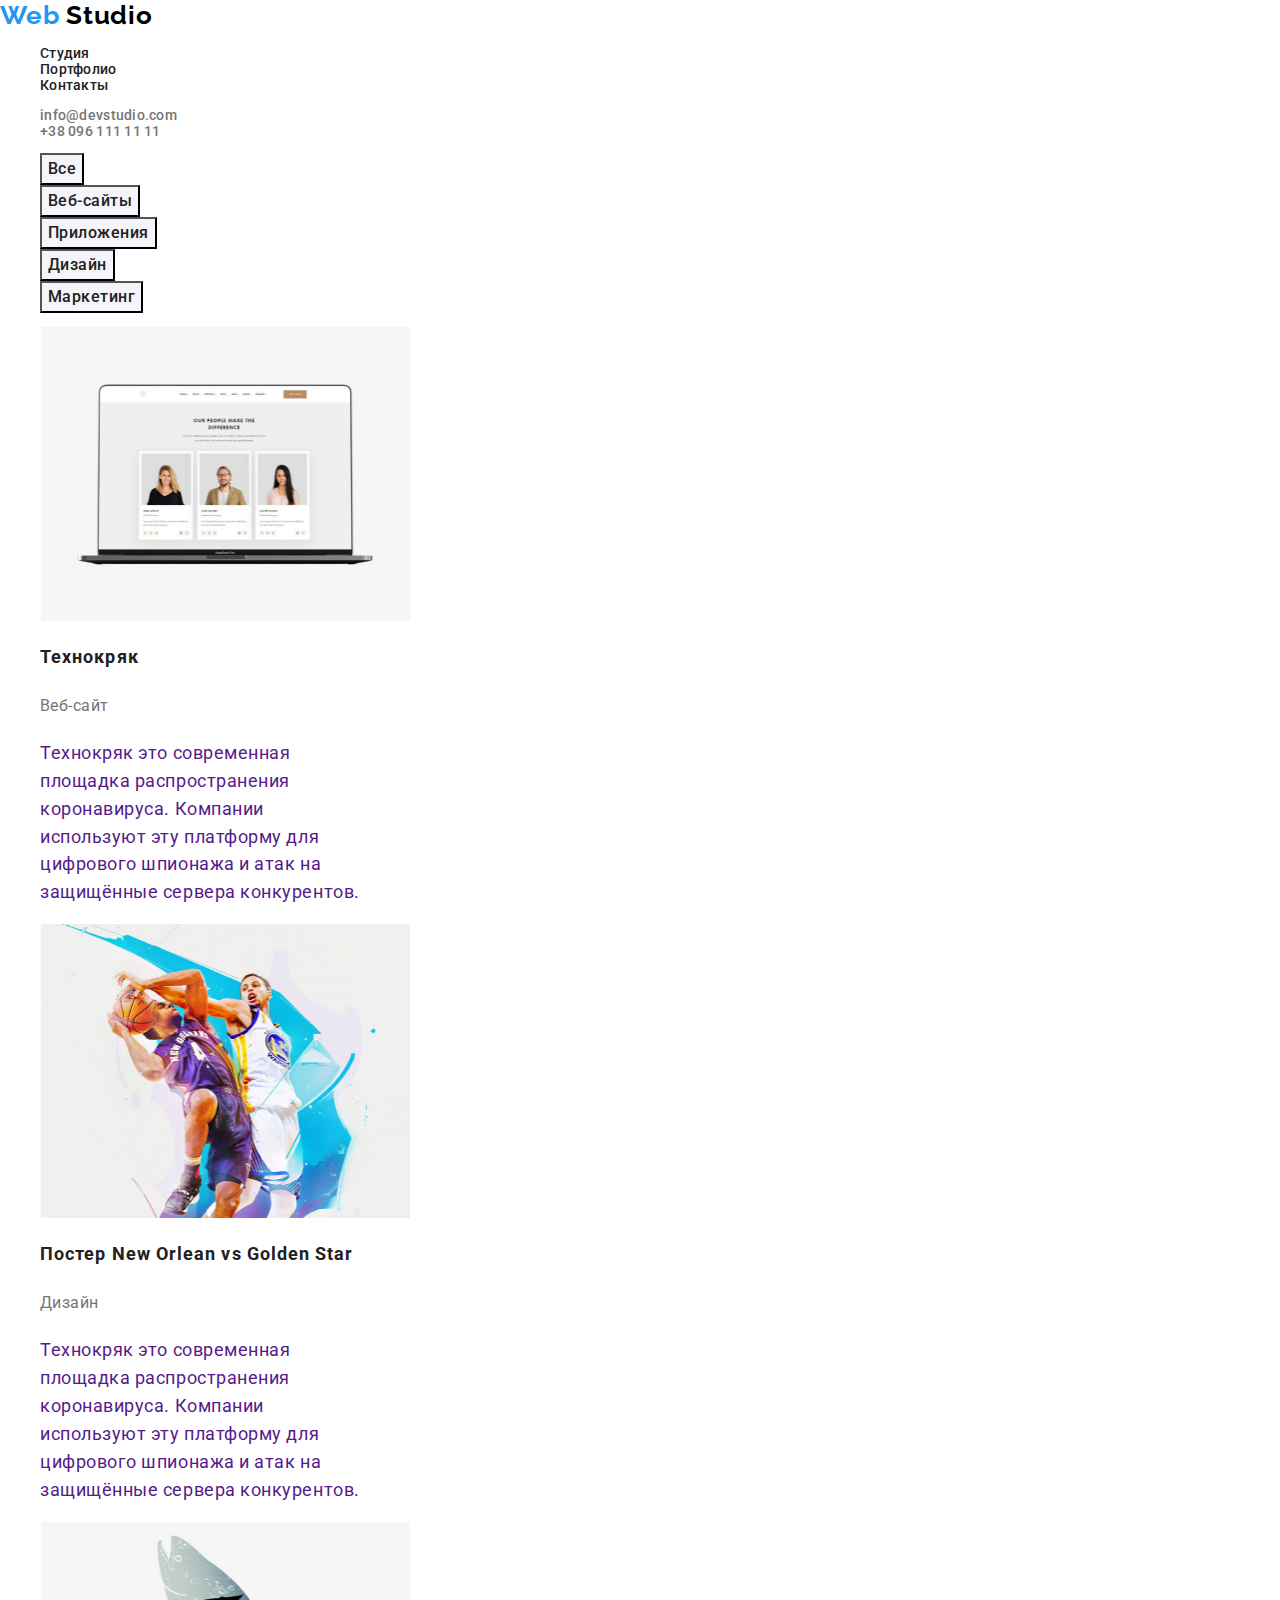
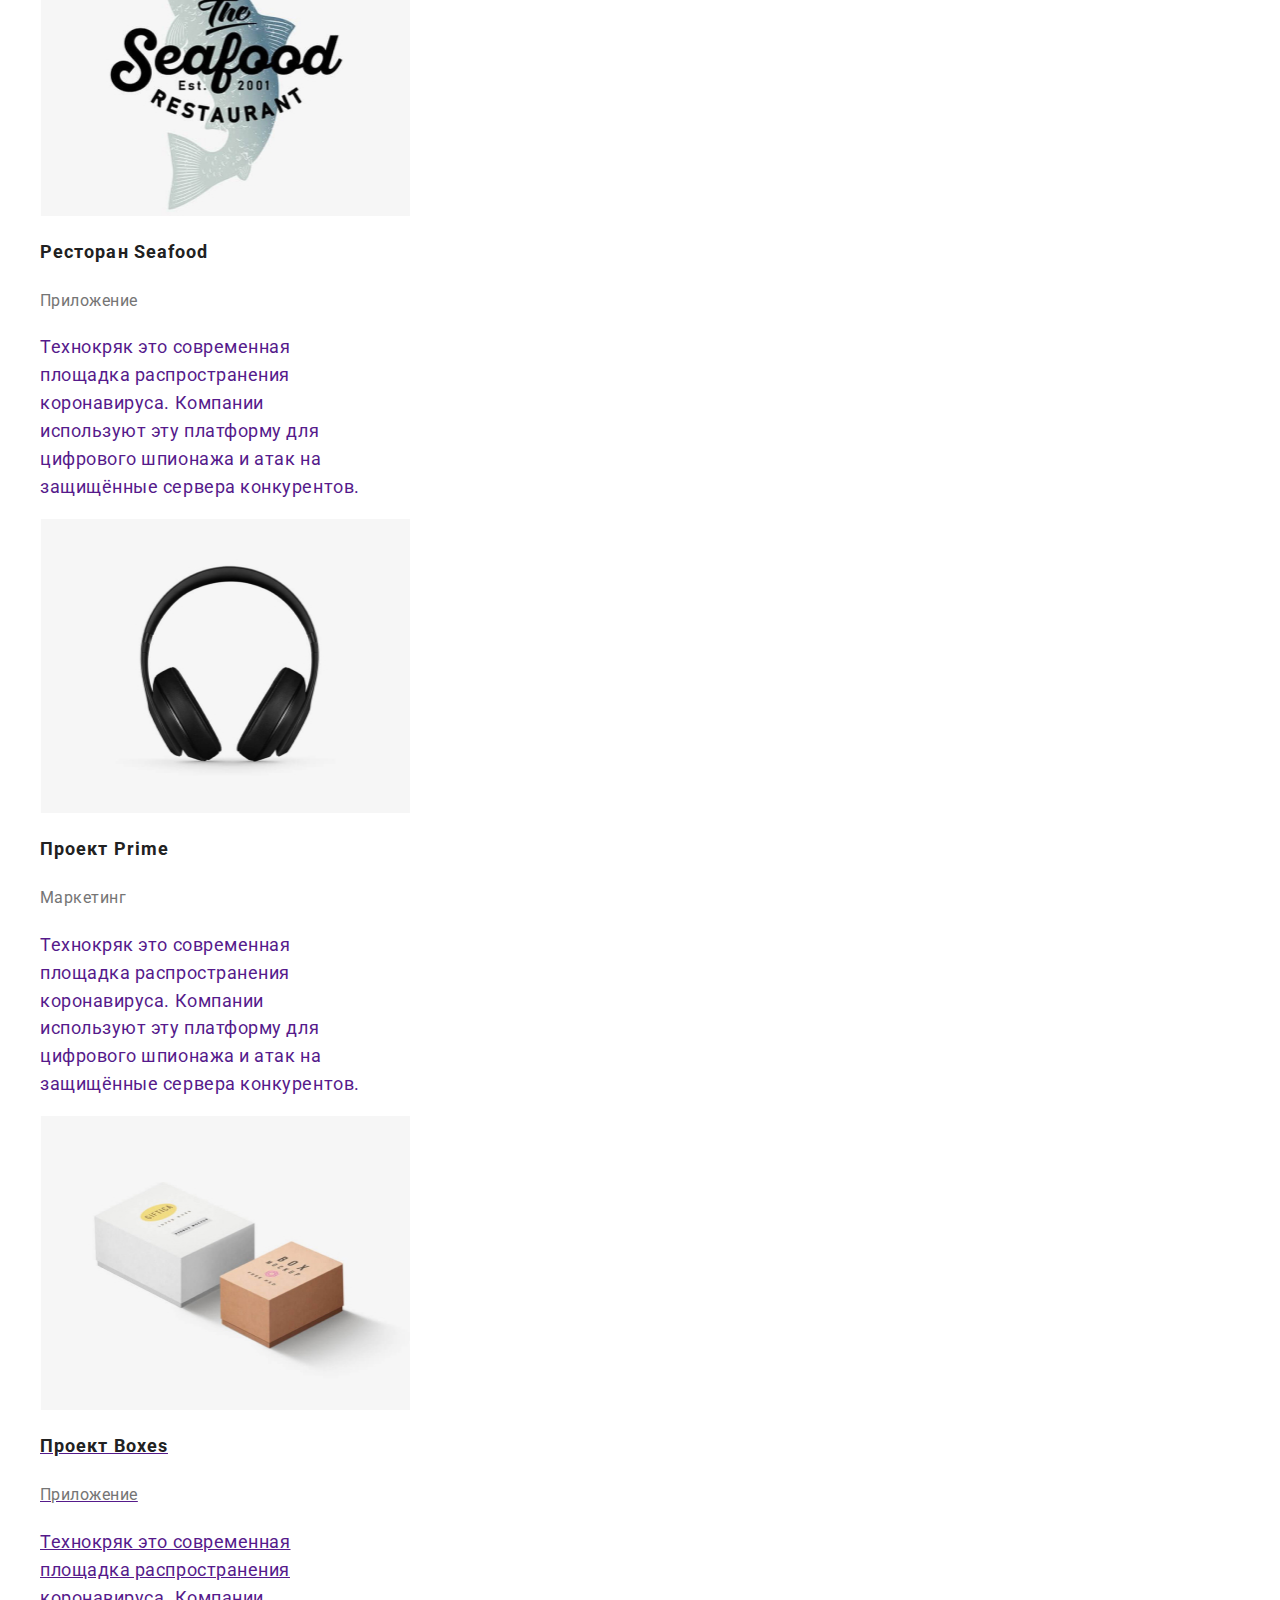
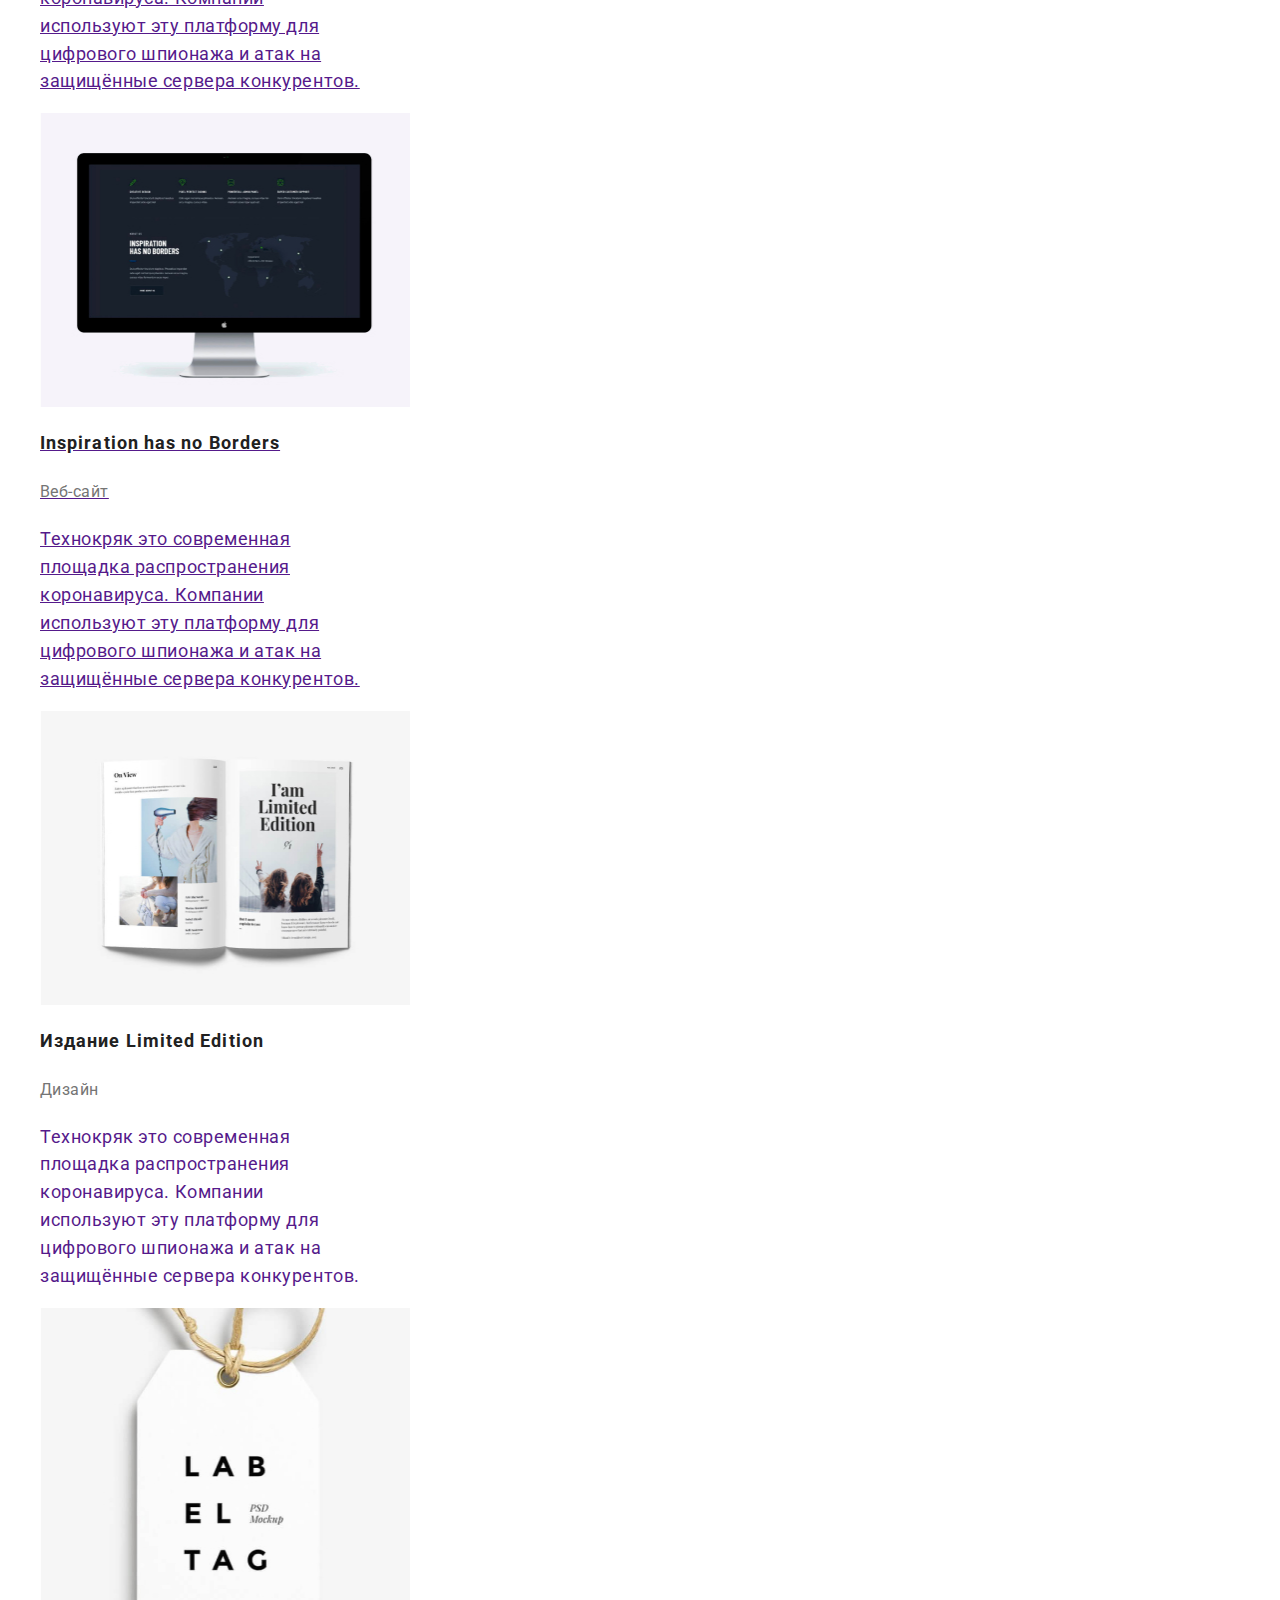
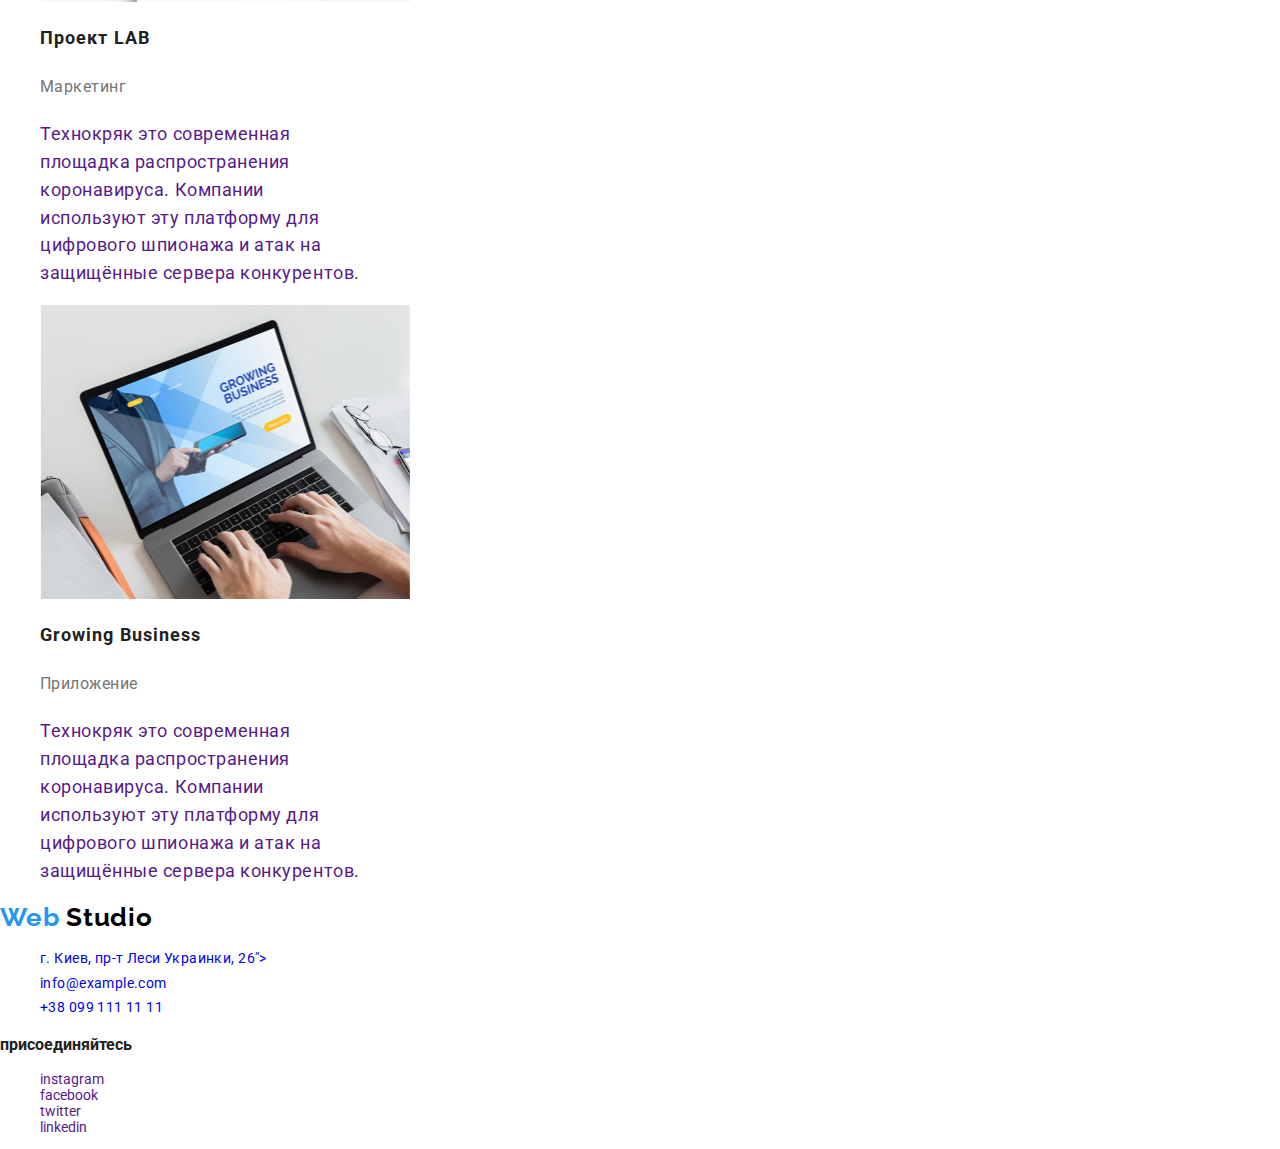
==== commit 4f71e328: "homework2 done" ====
--- a/portfolio.html
+++ b/portfolio.html
@@ -4,237 +4,348 @@
     <meta charset="UTF-8" />
     <meta name="viewport" content="width=device-width, initial-scale=1.0" />
     <title>Web Studio</title>
+    <link rel="stylesheet" href="./css/normalize.css" />
+    <link rel="stylesheet" href="./css/styles.css" />
+    <link
+      href="https://fonts.googleapis.com/css2?family=Raleway:wght@700&family=Roboto:wght@400;500;700&display=swap"
+      rel="stylesheet"
+    />
   </head>
 
   <body>
     <!--Шляпа-->
-    <header>
-      <nav>
-        <a href="index.html" lang="en"> Web Studio</a>
-        <ul>
-          <li><a href="index.html">Студия</a></li>
-          <li><a href="">Портфолио</a></li>
-          <li><a href="">Контакты</a></li>
+    <header class="header">
+      <nav class="navigation">
+        <a class="logo link" href="index.html" lang="en">
+          <span class="logo-part">Web</span> Studio</a
+        >
+        <ul class="navigation-list list">
+          <li class="navigation-list-item">
+            <a class="navigation-list-link link" href="index.html">Студия</a>
+          </li>
+          <li class="navigation-list-item">
+            <a class="navigation-list-link link" href="">Портфолио</a>
+          </li>
+          <li class="navigation-list-item">
+            <a class="navigation-list-link link" href="">Контакты</a>
+          </li>
         </ul>
       </nav>
-      <ul>
-        <li>
-          <address>
-            <a href="mail:info@devstudio.com">info@devstudio.com"></a>
+      <ul class="navigation-contacts list">
+        <li class="navigation-contacts-list">
+          <address class="navigation-contacts-adress">
+            <a
+              class="navigation-contacts-list-link link"
+              href="mail:info@devstudio.com"
+              >info@devstudio.com</a
+            >
           </address>
         </li>
-        <li>
-          <address><a href="tel:380961111111">+38 096 111 11 11>"></a></address>
+        <li class="navigation-contacts-list">
+          <address class="navigation-contacts-adress">
+            <a
+              class="navigation-contacts-list-link link"
+              href="tel:380961111111"
+              >+38 096 111 11 11</a
+            >
+          </address>
         </li>
       </ul>
     </header>
     <main>
       <!--Кнопки-->
-      <ul>
-        <li><button>Все</button></li>
-        <li><button>Веб-сайты</button></li>
-        <li><button>Приложения</button></li>
-        <li><button>Дизайн</button></li>
-        <li><button>Маркетинг</button></li>
+      <ul class="btn-list list">
+        <li class="btn-list-item">
+          <button class="btn-list-item-button">Все</button>
+        </li>
+        <li class="btn-list-item">
+          <button class="btn-list-item-button">
+            Веб-сайты
+          </button>
+        </li>
+        <li class="btn-list-item">
+          <button class="btn-list-item-button">
+            Приложения
+          </button>
+        </li>
+        <li class="btn-list-item">
+          <button class="btn-list-item-button">
+            Дизайн
+          </button>
+        </li>
+        <li class="btn-list-item">
+          <button class="btn-list-item-button">
+            Маркетинг
+          </button>
+        </li>
       </ul>
       <!--Работы-->
       <h1 hidden>Портфолио</h1>
-      <ul>
-        <li>
-          <img
-            src="./images/portfolio-page/our-projects/img-1.jpg"
-            alt=""
-            width="370"
-            height="294"
-          />
-          <h2>Технокряк</h2>
-          <p>Веб-сайт</p>
-          <p>
-            Технокряк это современная<br />
-            площадка распространения<br />
-            коронавируса. Компании<br />
-            используют эту платформу для<br />
-            цифрового шпионажа и атак на<br />
-            защищённые сервера конкурентов.
-          </p>
-        </li>
-        <li>
-          <img
-            src="./images/portfolio-page/our-projects/img-2.jpg"
-            alt=""
-            width="370"
-            height="294"
-          />
-          <h2>Постер New Orlean vs Golden Star</h2>
-          <p>Дизайн</p>
-          <p>
-            Технокряк это современная<br />
-            площадка распространения<br />
-            коронавируса. Компании<br />
-            используют эту платформу для<br />
-            цифрового шпионажа и атак на<br />
-            защищённые сервера конкурентов.
-          </p>
-        </li>
-        <li>
-          <img
-            src="./images/portfolio-page/our-projects/img-3.jpg"
-            alt=""
-            width="370"
-            height="294"
-          />
-          <h2>Ресторан Seafood</h2>
-          <p>Приложение</p>
-          <p>
-            Технокряк это современная<br />
-            площадка распространения<br />
-            коронавируса. Компании<br />
-            используют эту платформу для<br />
-            цифрового шпионажа и атак на<br />
-            защищённые сервера конкурентов.
-          </p>
-        </li>
-        <li>
-          <img
-            src="./images/portfolio-page/our-projects/img-4.jpg"
-            alt=""
-            width="370"
-            height="294"
-          />
-          <h2>Проект Prime</h2>
-          <p>Маркетинг</p>
-          <p>
-            Технокряк это современная<br />
-            площадка распространения<br />
-            коронавируса. Компании<br />
-            используют эту платформу для<br />
-            цифрового шпионажа и атак на<br />
-            защищённые сервера конкурентов.
-          </p>
-        </li>
-        <li>
-          <img
-            src="./images/portfolio-page/our-projects/img-5.jpg"
-            alt=""
-            width="370"
-            height="294"
-          />
-          <h2>Проект Boxes</h2>
-          <p>Приложение</p>
-          <p>
-            Технокряк это современная<br />
-            площадка распространения<br />
-            коронавируса. Компании<br />
-            используют эту платформу для<br />
-            цифрового шпионажа и атак на<br />
-            защищённые сервера конкурентов.
-          </p>
-        </li>
-        <li>
-          <img
-            src="./images/portfolio-page/our-projects/img-6.jpg"
-            alt=""
-            width="370"
-            height="294"
-          />
-          <h2>Inspiration has no Borders</h2>
-          <p>Веб-сайт</p>
-          <p>
-            Технокряк это современная<br />
-            площадка распространения<br />
-            коронавируса. Компании<br />
-            используют эту платформу для<br />
-            цифрового шпионажа и атак на<br />
-            защищённые сервера конкурентов.
-          </p>
-        </li>
-        <li>
-          <img
-            src="./images/portfolio-page/our-projects/img-7.jpg"
-            alt=""
-            width="370"
-            height="294"
-          />
-          <h2>Издание Limited Edition</h2>
-          <p>Дизайн</p>
-          <p>
-            Технокряк это современная<br />
-            площадка распространения<br />
-            коронавируса. Компании<br />
-            используют эту платформу для<br />
-            цифрового шпионажа и атак на<br />
-            защищённые сервера конкурентов.
-          </p>
-        </li>
-        <li>
-          <img
-            src="./images/portfolio-page/our-projects/img-8.jpg"
-            alt=""
-            width="370"
-            height="294"
-          />
-          <h2>Проект LAB</h2>
-          <p>Маркетинг</p>
-          <p>
-            Технокряк это современная<br />
-            площадка распространения<br />
-            коронавируса. Компании<br />
-            используют эту платформу для<br />
-            цифрового шпионажа и атак на<br />
-            защищённые сервера конкурентов.
-          </p>
-        </li>
-        <li>
-          <img
-            src="./images/portfolio-page/our-projects/img-9.jpg"
-            alt=""
-            width="370"
-            height="294"
-          />
-          <h2>Growing Business</h2>
-          <p>Приложение</p>
-          <p>
-            Технокряк это современная<br />
-            площадка распространения<br />
-            коронавируса. Компании<br />
-            используют эту платформу для<br />
-            цифрового шпионажа и атак на<br />
-            защищённые сервера конкурентов.
-          </p>
+      <ul class="projects-list list">
+        <li class="projects-list-item">
+          <a class="projects-list-item-link link" href=""
+            ><img
+              class="projects-list-item-img"
+              src="./images/portfolio-page/our-projects/img-1.jpg"
+              alt=""
+              width="370"
+              height="294"
+            />
+            <h2 class="projects-title">Технокряк</h2>
+            <p class="projects-title-name">Веб-сайт</p>
+            <p class="projects-title-description">
+              Технокряк это современная<br />
+              площадка распространения<br />
+              коронавируса. Компании<br />
+              используют эту платформу для<br />
+              цифрового шпионажа и атак на<br />
+              защищённые сервера конкурентов.
+            </p>
+          </a>
+        </li>
+        <li class="projects-list-item">
+          <a class="projects-list-item-link link" href="">
+            <img
+              class="projects-list-item-img"
+              src="./images/portfolio-page/our-projects/img-2.jpg"
+              alt=""
+              width="370"
+              height="294"
+            />
+            <h2 class="projects-title">Постер New Orlean vs Golden Star</h2>
+            <p class="projects-title-name">Дизайн</p>
+            <p class="projects-title-description">
+              Технокряк это современная<br />
+              площадка распространения<br />
+              коронавируса. Компании<br />
+              используют эту платформу для<br />
+              цифрового шпионажа и атак на<br />
+              защищённые сервера конкурентов.
+            </p>
+          </a>
+        </li>
+        <li class="projects-list-item">
+          <a class="projects-list-item-link link" href="">
+            <img
+              class="projects-list-item-img"
+              src="./images/portfolio-page/our-projects/img-3.jpg"
+              alt=""
+              width="370"
+              height="294"
+            />
+            <h2 class="projects-title">Ресторан Seafood</h2>
+            <p class="projects-title-name">Приложение</p>
+            <p class="projects-title-description">
+              Технокряк это современная<br />
+              площадка распространения<br />
+              коронавируса. Компании<br />
+              используют эту платформу для<br />
+              цифрового шпионажа и атак на<br />
+              защищённые сервера конкурентов.
+            </p>
+          </a>
+        </li>
+        <li class="projects-list-item">
+          <a class="projects-list-item-link link" href="">
+            <img
+              class="projects-list-item-img"
+              src="./images/portfolio-page/our-projects/img-4.jpg"
+              alt=""
+              width="370"
+              height="294"
+            />
+            <h2 class="projects-title">Проект Prime</h2>
+            <p class="projects-title-name">Маркетинг</p>
+            <p class="projects-title-description">
+              Технокряк это современная<br />
+              площадка распространения<br />
+              коронавируса. Компании<br />
+              используют эту платформу для<br />
+              цифрового шпионажа и атак на<br />
+              защищённые сервера конкурентов.
+            </p>
+          </a>
+        </li>
+        <li class="projects-list-item-link link" class="projects-list-item">
+          <a href="">
+            <img
+              class="projects-list-item-img"
+              src="./images/portfolio-page/our-projects/img-5.jpg"
+              alt=""
+              width="370"
+              height="294"
+            />
+            <h2 class="projects-title">Проект Boxes</h2>
+            <p class="projects-title-name">Приложение</p>
+            <p class="projects-title-description">
+              Технокряк это современная<br />
+              площадка распространения<br />
+              коронавируса. Компании<br />
+              используют эту платформу для<br />
+              цифрового шпионажа и атак на<br />
+              защищённые сервера конкурентов.
+            </p>
+          </a>
+        </li>
+        <li class="projects-list-item-link link" class="projects-list-item">
+          <a href="">
+            <img
+              class="projects-list-item-img"
+              src="./images/portfolio-page/our-projects/img-6.jpg"
+              alt=""
+              width="370"
+              height="294"
+            />
+            <h2 class="projects-title">Inspiration has no Borders</h2>
+            <p class="projects-title-name">Веб-сайт</p>
+            <p class="projects-title-description">
+              Технокряк это современная<br />
+              площадка распространения<br />
+              коронавируса. Компании<br />
+              используют эту платформу для<br />
+              цифрового шпионажа и атак на<br />
+              защищённые сервера конкурентов.
+            </p>
+          </a>
+        </li>
+        <li class="projects-list-item">
+          <a class="projects-list-item-link link" href="">
+            <img
+              class="projects-list-item-img"
+              src="./images/portfolio-page/our-projects/img-7.jpg"
+              alt=""
+              width="370"
+              height="294"
+            />
+            <h2 class="projects-title">Издание Limited Edition</h2>
+            <p class="projects-title-name">Дизайн</p>
+            <p class="projects-title-description">
+              Технокряк это современная<br />
+              площадка распространения<br />
+              коронавируса. Компании<br />
+              используют эту платформу для<br />
+              цифрового шпионажа и атак на<br />
+              защищённые сервера конкурентов.
+            </p>
+          </a>
+        </li>
+        <li class="projects-list-item">
+          <a class="projects-list-item-link link" href="">
+            <img
+              class="projects-list-item-img"
+              src="./images/portfolio-page/our-projects/img-8.jpg"
+              alt=""
+              width="370"
+              height="294"
+            />
+            <h2 class="projects-title">Проект LAB</h2>
+            <p class="projects-title-name">Маркетинг</p>
+            <p class="projects-title-description">
+              Технокряк это современная<br />
+              площадка распространения<br />
+              коронавируса. Компании<br />
+              используют эту платформу для<br />
+              цифрового шпионажа и атак на<br />
+              защищённые сервера конкурентов.
+            </p>
+          </a>
+        </li>
+        <li class="projects-list-item">
+          <a class="projects-list-item-link link" href="">
+            <img
+              class="projects-list-item-img"
+              src="./images/portfolio-page/our-projects/img-9.jpg"
+              alt=""
+              width="370"
+              height="294"
+            />
+            <h2 class="projects-title">Growing Business</h2>
+            <p class="projects-title-name">Приложение</p>
+            <p class="projects-title-description">
+              Технокряк это современная<br />
+              площадка распространения<br />
+              коронавируса. Компании<br />
+              используют эту платформу для<br />
+              цифрового шпионажа и атак на<br />
+              защищённые сервера конкурентов.
+            </p>
+          </a>
         </li>
       </ul>
     </main>
     <!--Дно-->
-    <footer>
+    <footer class="footer">
       <div>
-        <a href="index.html" lang="en"> Web Studio</a>
-        <ul>
-          <li>
-            <address>
-              <a href="https://goo.gl/maps/DpkzdR6np3sJu7Kr6" target="_blank">
+        <a class="logo footer link" href="index.html" lang="en">
+          <span class="logo-part">Web</span>
+          <span class="logo-part2">Studio</span>
+        </a>
+        <ul class="footer-list list">
+          <li class="footer-list-item">
+            <address class="footer-list-item-adress">
+              <a
+                class="footer-list-item-link link"
+                href="https://goo.gl/maps/DpkzdR6np3sJu7Kr6"
+                target="_blank"
+              >
                 г. Киев, пр-т Леси Украинки, 26">
               </a>
             </address>
           </li>
-          <li>
-            <address>
-              <a href="mail:info@example.com"> info@example.com</a>
+          <li class="footer-list-item">
+            <address class="footer-list-item-adress">
+              <a
+                class="footer-list-item-link2 link"
+                href="mail:info@example.com"
+              >
+                info@example.com
+              </a>
             </address>
           </li>
-          <li>
-            <address>
-              <a href="tel:+380991111111"> +38 099 111 11 11</a>
+          <li class="footer-list-item">
+            <address class="footer-list-item-adress">
+              <a class="footer-list-item-link2 link" href="tel:+380991111111">
+                +38 099 111 11 11
+              </a>
             </address>
           </li>
         </ul>
       </div>
       <div>
-        <h3>присоединяйтесь</h3>
-        <ul>
-          <li><a href="" aria-label="ссылка на инстаграм"> instagram</a></li>
-          <li><a href="" aria-label="ссылка на фейсбук">facebook</a></li>
-          <li><a href="" aria-label="ссылка на твиттер">twitter</a></li>
-          <li><a href="" aria-label="ссылка на линкедин">linkedin</a></li>
+        <h3 class="join-in">присоединяйтесь</h3>
+        <ul class="join-in-list list">
+          <li class="join-in-item">
+            <a
+              class="join-in-item-link link"
+              href=""
+              aria-label="ссылка на инстаграм"
+              >instagram
+            </a>
+          </li>
+          <li class="join-in-item">
+            <a
+              class="join-in-item-link link"
+              href=""
+              aria-label="ссылка на фейсбук"
+              >facebook
+            </a>
+          </li>
+          <li class="join-in-item">
+            <a
+              class="join-in-item-link link"
+              href=""
+              aria-label="ссылка на твиттер"
+              >twitter
+            </a>
+          </li>
+          <li class="join-in-item">
+            <a
+              class="join-in-item-link link"
+              href=""
+              aria-label="ссылка на линкедин"
+              >linkedin
+            </a>
+          </li>
         </ul>
       </div>
     </footer>
--- a/css/styles.css
+++ b/css/styles.css
@@ -0,0 +1,217 @@
+:root {
+  --main-font: "Roboto", sans-serif;
+  --secondary-font: "Raleway", sans-serif;
+  --main-color-text: #757575;
+  --secondary-color-text: #212121;
+  --third-color-text: #ffffff;
+  --accent-color: #2196f3;
+}
+body {
+  background-color: #ffffff;
+  font-style: normal;
+  font-family: var(--main-font);
+  font-size: 14px;
+  color: var(--secondary-color-text);
+}
+
+/*index.html*/
+
+.link {
+  text-decoration: none;
+}
+.list {
+  list-style: none;
+}
+
+/*Header*/
+
+.logo {
+  font-family: var(--secondary-font);
+  font-weight: 700;
+  font-size: 26px;
+  line-height: 1.19;
+  letter-spacing: 0.03em;
+  color: #000000;
+}
+.logo-part {
+  color: var(--accent-color);
+}
+.navigation-list-link,
+.navigation-contacts-list-link {
+  font-family: var(--main-font);
+  font-style: normal;
+  font-weight: 500;
+  font-size: 14px;
+  line-height: 1.4px;
+  letter-spacing: 0.02em;
+  text-decoration: none;
+}
+.navigation-list-link {
+  color: var(--secondary-color-text);
+}
+.navigation-contacts-list-link {
+  color: var(--main-color-text);
+}
+.navigation-list-link:hover,
+.navigation-list-link:focus,
+.navigation-contacts-list-link:hover,
+.navigation-contacts-list-link:focus {
+  color: var(--accent-color);
+}
+
+/*Hero Section*/
+
+.hero-title {
+  font-family: var(--main-font);
+  font-weight: 900;
+  font-size: 44px;
+  line-height: 1.36;
+  text-align: center;
+  letter-spacing: 0.06em;
+  text-transform: uppercase;
+  /*color: var(--third-color-text);*/
+}
+.modal-btn {
+  font-family: var(--main-font);
+  font-weight: 700;
+  font-size: 16px;
+  line-height: 1.87;
+  text-align: center;
+  letter-spacing: 0.06em;
+  color: var(--third-color-text);
+  background-color: var(--accent-color);
+}
+
+/*About us*/
+
+.about-us-title {
+  font-weight: 700;
+  font-size: 14px;
+  line-height: 1.14;
+  letter-spacing: 0.03em;
+  text-transform: uppercase;
+  color: var(--secondary-color-text);
+}
+.description {
+  font-weight: 400;
+  font-size: 14px;
+  line-height: 1.71;
+  letter-spacing: 0.03em;
+  color: var(--main-color-text);
+}
+
+/*what we do*/
+
+.heading-title {
+  font-weight: 700;
+  font-size: 36px;
+  line-height: 1.17;
+  text-align: center;
+  letter-spacing: 0.03em;
+  color: var(--secondary-color-text);
+}
+.what-we-do-description {
+  font-weight: 700;
+  font-size: 14px;
+  line-height: 1.14;
+  text-align: center;
+  letter-spacing: 0.03em;
+  text-transform: uppercase;
+  /*color: var(--third-color-text);*/
+}
+
+/*Team*/
+
+.teamate-name {
+  font-weight: 500;
+  font-size: 16px;
+  line-height: 1.19;
+  text-align: center;
+  letter-spacing: 0.03em;
+  color: var(--secondary-color-text);
+}
+.teamate-position {
+  font-weight: 400;
+  font-size: 16px;
+  line-height: 1.19;
+  text-align: center;
+  letter-spacing: 0.03em;
+  color: var(--main-color-text);
+}
+.team-list-social-item-link {
+  background-color: var(--third-color-text);
+}
+.team-list-social-item-link:hover,
+.team-list-social-item-link:focus {
+  background-color: var(--accent-color);
+}
+
+/*Clients*/
+
+.clients-list-item-link {
+  background-color: var(--third-color-text);
+}
+.clients-list-item-link:hover,
+.clients-list-item-link:focus {
+  background-color: var(--accent-color);
+}
+
+/*Footer*/
+
+/*.logo-part2 {
+  color: var(--third-color-text);
+}*/
+.footer-list-item-link {
+  font-style: normal;
+  font-weight: 400;
+  font-size: 14px;
+  line-height: 1.71;
+  letter-spacing: 0.03em;
+  /*color: var(--third-color-text);*/
+  text-decoration: none;
+}
+.footer-list-item-link2 {
+  font-style: normal;
+  font-weight: 400;
+  font-size: 14px;
+  line-height: 24px;
+  letter-spacing: 0.03em;
+  /*color: rgba(255, 255, 255, 0.6);*/
+}
+
+/*portfolio.html*/
+
+.btn-list-item-button {
+  font-weight: 500;
+  font-size: 16px;
+  line-height: 1.62;
+  text-align: center;
+  letter-spacing: 0.03em;
+  color: var(--secondary-color-text);
+  background-color: #f5f4fa;
+}
+.btn-list-item-button:hover,
+.btn-list-item-button:focus {
+  background-color: var(--accent-color);
+}
+.projects-title {
+  font-weight: 700;
+  font-size: 18px;
+  line-height: 2;
+  letter-spacing: 0.06em;
+  color: var(--secondary-color-text);
+}
+.projects-title-name {
+  font-weight: 400;
+  font-size: 16px;
+  line-height: 1.87;
+  letter-spacing: 0.03em;
+  color: var(--main-color-text);
+}
+.projects-title-description {
+  font-weight: 400;
+  font-size: 18px;
+  line-height: 1.55;
+  letter-spacing: 0.03em;
+  /*color: var(--third-color-text);*/
+}
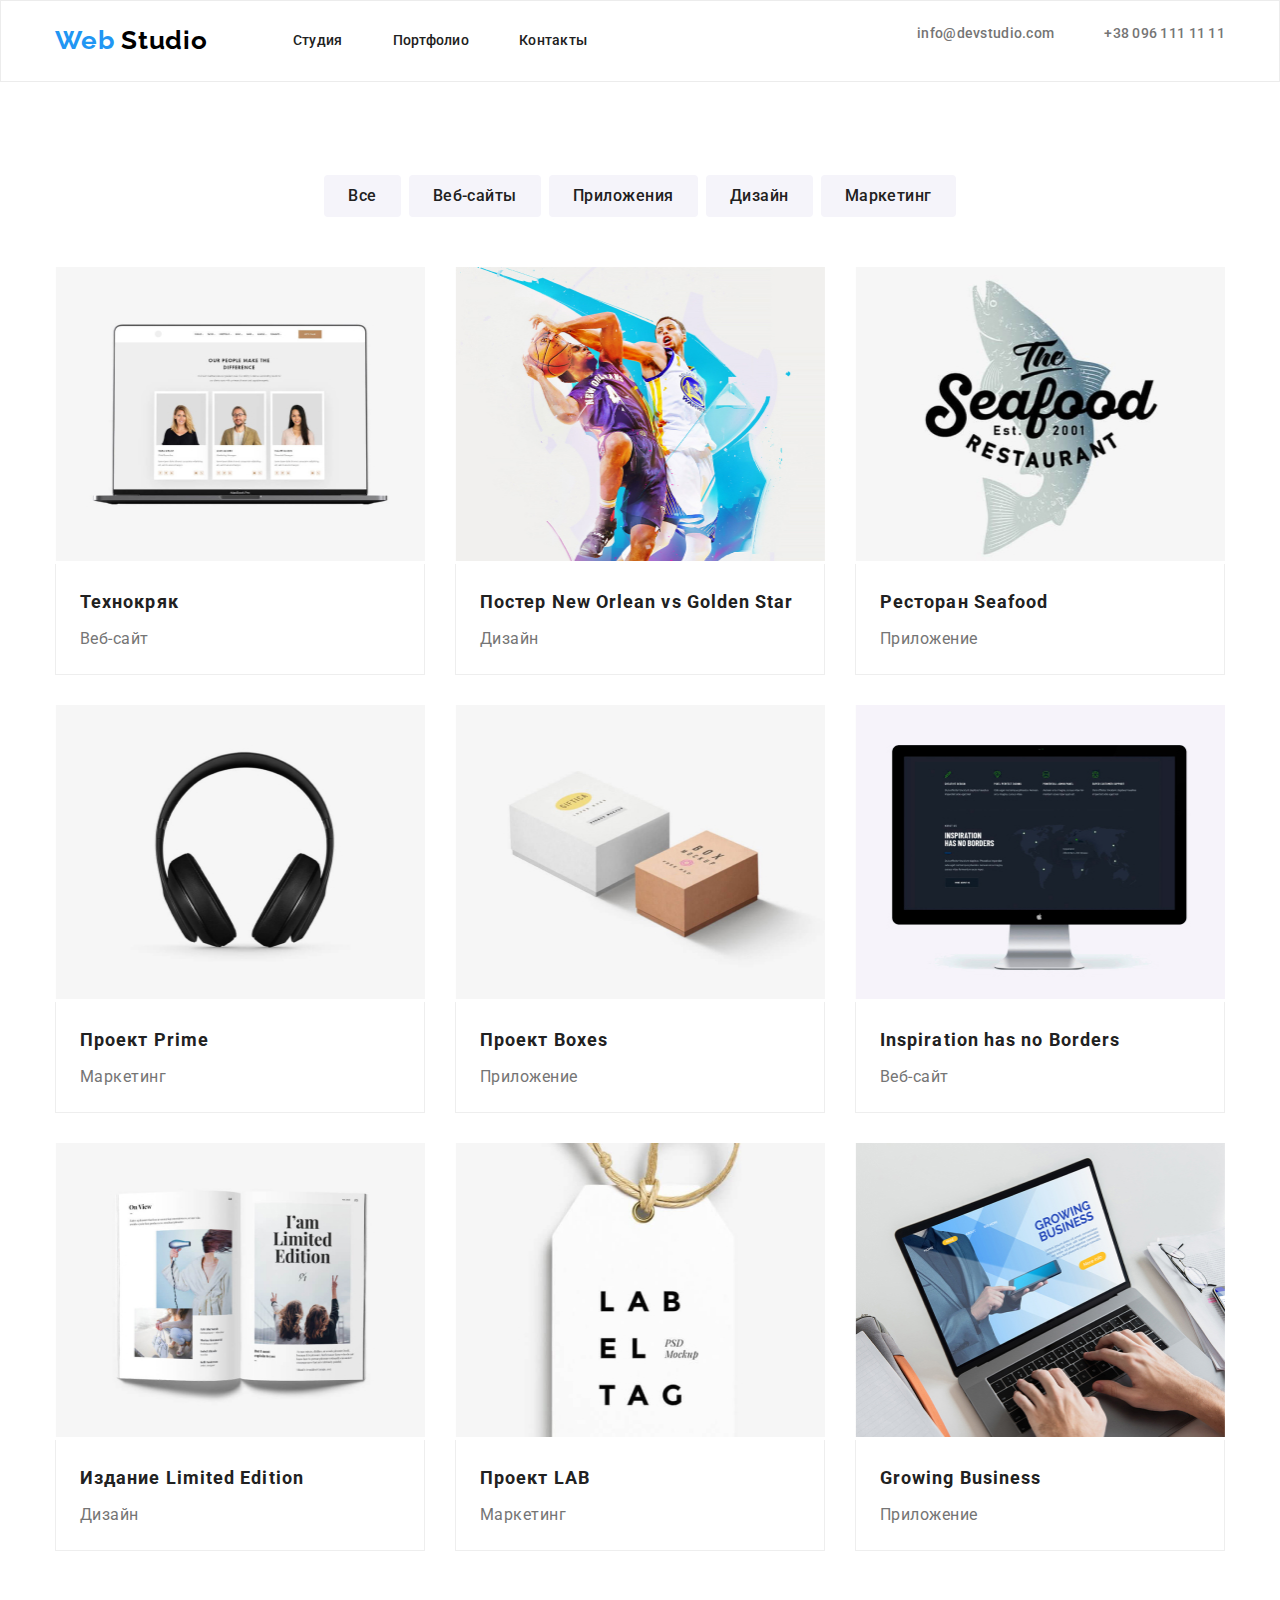
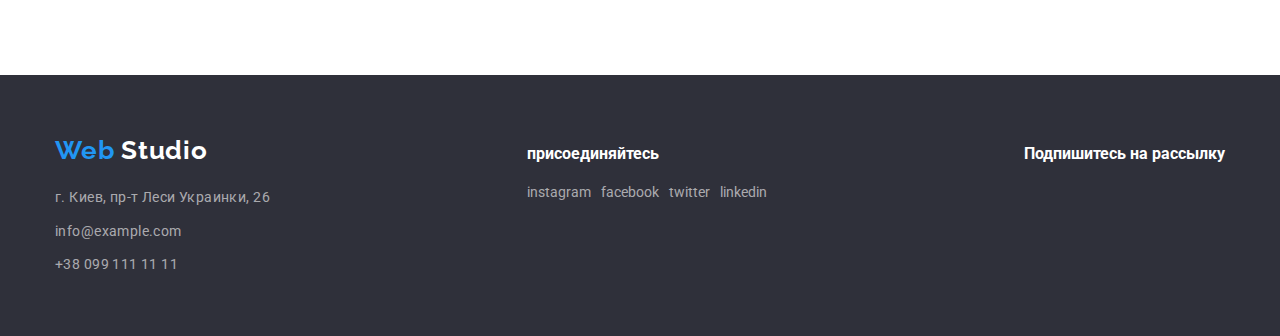
==== commit 329f5753: "homework#3 done" ====
--- a/portfolio.html
+++ b/portfolio.html
@@ -3,7 +3,7 @@
   <head>
     <meta charset="UTF-8" />
     <meta name="viewport" content="width=device-width, initial-scale=1.0" />
-    <title>Web Studio</title>
+    <title>Портфолио</title>
     <link rel="stylesheet" href="./css/normalize.css" />
     <link rel="stylesheet" href="./css/styles.css" />
     <link
@@ -15,338 +15,395 @@
   <body>
     <!--Шляпа-->
     <header class="header">
-      <nav class="navigation">
-        <a class="logo link" href="index.html" lang="en">
-          <span class="logo-part">Web</span> Studio</a
-        >
-        <ul class="navigation-list list">
-          <li class="navigation-list-item">
-            <a class="navigation-list-link link" href="index.html">Студия</a>
-          </li>
-          <li class="navigation-list-item">
-            <a class="navigation-list-link link" href="">Портфолио</a>
-          </li>
-          <li class="navigation-list-item">
-            <a class="navigation-list-link link" href="">Контакты</a>
-          </li>
-        </ul>
-      </nav>
-      <ul class="navigation-contacts list">
-        <li class="navigation-contacts-list">
-          <address class="navigation-contacts-adress">
-            <a
-              class="navigation-contacts-list-link link"
-              href="mail:info@devstudio.com"
-              >info@devstudio.com</a
-            >
-          </address>
-        </li>
-        <li class="navigation-contacts-list">
-          <address class="navigation-contacts-adress">
-            <a
-              class="navigation-contacts-list-link link"
-              href="tel:380961111111"
-              >+38 096 111 11 11</a
-            >
-          </address>
-        </li>
-      </ul>
+      <div class="header-container">
+        <nav class="navigation">
+          <a class="logo link" href="index.html" lang="en">
+            <span class="logo-part">Web</span> Studio</a
+          >
+          <ul class="navigation-list list">
+            <li class="navigation-list-item">
+              <a class="navigation-list-link link" href="index.html">Студия</a>
+            </li>
+            <li class="navigation-list-item">
+              <a class="navigation-list-link link" href="portfolio.html"
+                >Портфолио</a
+              >
+            </li>
+            <li class="navigation-list-item">
+              <a class="navigation-list-link link" href="">Контакты</a>
+            </li>
+          </ul>
+        </nav>
+        <div class="navigation-contacts-container">
+          <ul class="navigation-contacts list">
+            <li class="navigation-contacts-list">
+              <address class="navigation-contacts-adress">
+                <a
+                  class="navigation-contacts-list-link link"
+                  href="mail:info@devstudio.com"
+                  >info@devstudio.com</a
+                >
+              </address>
+            </li>
+            <li class="navigation-contacts-list">
+              <address class="navigation-contacts-adress">
+                <a
+                  class="navigation-contacts-list-link link"
+                  href="tel:380961111111"
+                  >+38 096 111 11 11</a
+                >
+              </address>
+            </li>
+          </ul>
+        </div>
+      </div>
     </header>
     <main>
       <!--Кнопки-->
-      <ul class="btn-list list">
-        <li class="btn-list-item">
-          <button class="btn-list-item-button">Все</button>
-        </li>
-        <li class="btn-list-item">
-          <button class="btn-list-item-button">
-            Веб-сайты
-          </button>
-        </li>
-        <li class="btn-list-item">
-          <button class="btn-list-item-button">
-            Приложения
-          </button>
-        </li>
-        <li class="btn-list-item">
-          <button class="btn-list-item-button">
-            Дизайн
-          </button>
-        </li>
-        <li class="btn-list-item">
-          <button class="btn-list-item-button">
-            Маркетинг
-          </button>
-        </li>
-      </ul>
-      <!--Работы-->
-      <h1 hidden>Портфолио</h1>
-      <ul class="projects-list list">
-        <li class="projects-list-item">
-          <a class="projects-list-item-link link" href=""
-            ><img
-              class="projects-list-item-img"
-              src="./images/portfolio-page/our-projects/img-1.jpg"
-              alt=""
-              width="370"
-              height="294"
-            />
-            <h2 class="projects-title">Технокряк</h2>
-            <p class="projects-title-name">Веб-сайт</p>
-            <p class="projects-title-description">
-              Технокряк это современная<br />
-              площадка распространения<br />
-              коронавируса. Компании<br />
-              используют эту платформу для<br />
-              цифрового шпионажа и атак на<br />
-              защищённые сервера конкурентов.
-            </p>
-          </a>
-        </li>
-        <li class="projects-list-item">
-          <a class="projects-list-item-link link" href="">
-            <img
-              class="projects-list-item-img"
-              src="./images/portfolio-page/our-projects/img-2.jpg"
-              alt=""
-              width="370"
-              height="294"
-            />
-            <h2 class="projects-title">Постер New Orlean vs Golden Star</h2>
-            <p class="projects-title-name">Дизайн</p>
-            <p class="projects-title-description">
-              Технокряк это современная<br />
-              площадка распространения<br />
-              коронавируса. Компании<br />
-              используют эту платформу для<br />
-              цифрового шпионажа и атак на<br />
-              защищённые сервера конкурентов.
-            </p>
-          </a>
-        </li>
-        <li class="projects-list-item">
-          <a class="projects-list-item-link link" href="">
-            <img
-              class="projects-list-item-img"
-              src="./images/portfolio-page/our-projects/img-3.jpg"
-              alt=""
-              width="370"
-              height="294"
-            />
-            <h2 class="projects-title">Ресторан Seafood</h2>
-            <p class="projects-title-name">Приложение</p>
-            <p class="projects-title-description">
-              Технокряк это современная<br />
-              площадка распространения<br />
-              коронавируса. Компании<br />
-              используют эту платформу для<br />
-              цифрового шпионажа и атак на<br />
-              защищённые сервера конкурентов.
-            </p>
-          </a>
-        </li>
-        <li class="projects-list-item">
-          <a class="projects-list-item-link link" href="">
-            <img
-              class="projects-list-item-img"
-              src="./images/portfolio-page/our-projects/img-4.jpg"
-              alt=""
-              width="370"
-              height="294"
-            />
-            <h2 class="projects-title">Проект Prime</h2>
-            <p class="projects-title-name">Маркетинг</p>
-            <p class="projects-title-description">
-              Технокряк это современная<br />
-              площадка распространения<br />
-              коронавируса. Компании<br />
-              используют эту платформу для<br />
-              цифрового шпионажа и атак на<br />
-              защищённые сервера конкурентов.
-            </p>
-          </a>
-        </li>
-        <li class="projects-list-item-link link" class="projects-list-item">
-          <a href="">
-            <img
-              class="projects-list-item-img"
-              src="./images/portfolio-page/our-projects/img-5.jpg"
-              alt=""
-              width="370"
-              height="294"
-            />
-            <h2 class="projects-title">Проект Boxes</h2>
-            <p class="projects-title-name">Приложение</p>
-            <p class="projects-title-description">
-              Технокряк это современная<br />
-              площадка распространения<br />
-              коронавируса. Компании<br />
-              используют эту платформу для<br />
-              цифрового шпионажа и атак на<br />
-              защищённые сервера конкурентов.
-            </p>
-          </a>
-        </li>
-        <li class="projects-list-item-link link" class="projects-list-item">
-          <a href="">
-            <img
-              class="projects-list-item-img"
-              src="./images/portfolio-page/our-projects/img-6.jpg"
-              alt=""
-              width="370"
-              height="294"
-            />
-            <h2 class="projects-title">Inspiration has no Borders</h2>
-            <p class="projects-title-name">Веб-сайт</p>
-            <p class="projects-title-description">
-              Технокряк это современная<br />
-              площадка распространения<br />
-              коронавируса. Компании<br />
-              используют эту платформу для<br />
-              цифрового шпионажа и атак на<br />
-              защищённые сервера конкурентов.
-            </p>
-          </a>
-        </li>
-        <li class="projects-list-item">
-          <a class="projects-list-item-link link" href="">
-            <img
-              class="projects-list-item-img"
-              src="./images/portfolio-page/our-projects/img-7.jpg"
-              alt=""
-              width="370"
-              height="294"
-            />
-            <h2 class="projects-title">Издание Limited Edition</h2>
-            <p class="projects-title-name">Дизайн</p>
-            <p class="projects-title-description">
-              Технокряк это современная<br />
-              площадка распространения<br />
-              коронавируса. Компании<br />
-              используют эту платформу для<br />
-              цифрового шпионажа и атак на<br />
-              защищённые сервера конкурентов.
-            </p>
-          </a>
-        </li>
-        <li class="projects-list-item">
-          <a class="projects-list-item-link link" href="">
-            <img
-              class="projects-list-item-img"
-              src="./images/portfolio-page/our-projects/img-8.jpg"
-              alt=""
-              width="370"
-              height="294"
-            />
-            <h2 class="projects-title">Проект LAB</h2>
-            <p class="projects-title-name">Маркетинг</p>
-            <p class="projects-title-description">
-              Технокряк это современная<br />
-              площадка распространения<br />
-              коронавируса. Компании<br />
-              используют эту платформу для<br />
-              цифрового шпионажа и атак на<br />
-              защищённые сервера конкурентов.
-            </p>
-          </a>
-        </li>
-        <li class="projects-list-item">
-          <a class="projects-list-item-link link" href="">
-            <img
-              class="projects-list-item-img"
-              src="./images/portfolio-page/our-projects/img-9.jpg"
-              alt=""
-              width="370"
-              height="294"
-            />
-            <h2 class="projects-title">Growing Business</h2>
-            <p class="projects-title-name">Приложение</p>
-            <p class="projects-title-description">
-              Технокряк это современная<br />
-              площадка распространения<br />
-              коронавируса. Компании<br />
-              используют эту платформу для<br />
-              цифрового шпионажа и атак на<br />
-              защищённые сервера конкурентов.
-            </p>
-          </a>
-        </li>
-      </ul>
+      <section class="main-container">
+        <div class="btn-container">
+          <ul class="btn-list list">
+            <li class="btn-list-item">
+              <button class="btn-list-item-button">Все</button>
+            </li>
+            <li class="btn-list-item">
+              <button class="btn-list-item-button">
+                Веб-сайты
+              </button>
+            </li>
+            <li class="btn-list-item">
+              <button class="btn-list-item-button">
+                Приложения
+              </button>
+            </li>
+            <li class="btn-list-item">
+              <button class="btn-list-item-button">
+                Дизайн
+              </button>
+            </li>
+            <li class="btn-list-item">
+              <button class="btn-list-item-button">
+                Маркетинг
+              </button>
+            </li>
+          </ul>
+        </div>
+        <!--Работы-->
+        <div class="portfolio-container">
+          <h1 hidden>Портфолио</h1>
+          <ul class="projects-list list">
+            <li class="projects-list-item">
+              <a class="projects-list-item-link link" href="">
+                <div class="img">
+                  <img
+                    class="projects-list-item-img"
+                    src="./images/portfolio-page/our-projects/img-1.jpg"
+                    alt=""
+                    width="370"
+                    height="294"
+                  />
+                  <p hidden class="projects-title-description">
+                    Технокряк это современная<br />
+                    площадка распространения<br />
+                    коронавируса. Компании<br />
+                    используют эту платформу для<br />
+                    цифрового шпионажа и атак на<br />
+                    защищённые сервера конкурентов.
+                  </p>
+                </div>
+                <div class="img-info">
+                  <h2 class="projects-title">Технокряк</h2>
+                  <p class="projects-title-name">Веб-сайт</p>
+                </div>
+              </a>
+            </li>
+            <li class="projects-list-item">
+              <a class="projects-list-item-link link" href="">
+                <div class="img">
+                  <img
+                    class="projects-list-item-img"
+                    src="./images/portfolio-page/our-projects/img-2.jpg"
+                    alt=""
+                    width="370"
+                    height="294"
+                  />
+                  <p hidden class="projects-title-description">
+                    Технокряк это современная<br />
+                    площадка распространения<br />
+                    коронавируса. Компании<br />
+                    используют эту платформу для<br />
+                    цифрового шпионажа и атак на<br />
+                    защищённые сервера конкурентов.
+                  </p>
+                </div>
+                <div class="img-info">
+                  <h2 class="projects-title">
+                    Постер New Orlean vs Golden Star
+                  </h2>
+                  <p class="projects-title-name">Дизайн</p>
+                </div>
+              </a>
+            </li>
+            <li class="projects-list-item">
+              <a class="projects-list-item-link link" href="">
+                <div class="img">
+                  <img
+                    class="projects-list-item-img"
+                    src="./images/portfolio-page/our-projects/img-3.jpg"
+                    alt=""
+                    width="370"
+                    height="294"
+                  />
+                  <p hidden class="projects-title-description">
+                    Технокряк это современная<br />
+                    площадка распространения<br />
+                    коронавируса. Компании<br />
+                    используют эту платформу для<br />
+                    цифрового шпионажа и атак на<br />
+                    защищённые сервера конкурентов.
+                  </p>
+                </div>
+                <div class="img-info">
+                  <h2 class="projects-title">Ресторан Seafood</h2>
+                  <p class="projects-title-name">Приложение</p>
+                </div>
+              </a>
+            </li>
+            <li class="projects-list-item">
+              <a class="projects-list-item-link link" href="">
+                <div class="img">
+                  <img
+                    class="projects-list-item-img"
+                    src="./images/portfolio-page/our-projects/img-4.jpg"
+                    alt=""
+                    width="370"
+                    height="294"
+                  />
+                  <p hidden class="projects-title-description">
+                    Технокряк это современная<br />
+                    площадка распространения<br />
+                    коронавируса. Компании<br />
+                    используют эту платформу для<br />
+                    цифрового шпионажа и атак на<br />
+                    защищённые сервера конкурентов.
+                  </p>
+                </div>
+                <div class="img-info">
+                  <h2 class="projects-title">Проект Prime</h2>
+                  <p class="projects-title-name">Маркетинг</p>
+                </div>
+              </a>
+            </li>
+            <li class="projects-list-item">
+              <a class="projects-list-item-link link" href="">
+                <div class="img">
+                  <img
+                    class="projects-list-item-img"
+                    src="./images/portfolio-page/our-projects/img-5.jpg"
+                    alt=""
+                    width="370"
+                    height="294"
+                  />
+                  <p hidden class="projects-title-description">
+                    Технокряк это современная<br />
+                    площадка распространения<br />
+                    коронавируса. Компании<br />
+                    используют эту платформу для<br />
+                    цифрового шпионажа и атак на<br />
+                    защищённые сервера конкурентов.
+                  </p>
+                </div>
+                <div class="img-info">
+                  <h2 class="projects-title">Проект Boxes</h2>
+                  <p class="projects-title-name">Приложение</p>
+                </div>
+              </a>
+            </li>
+            <li class="projects-list-item">
+              <a class="projects-list-item-link link" href="">
+                <div class="img">
+                  <img
+                    class="projects-list-item-img"
+                    src="./images/portfolio-page/our-projects/img-6.jpg"
+                    alt=""
+                    width="370"
+                    height="294"
+                  />
+                  <p hidden class="projects-title-description">
+                    Технокряк это современная<br />
+                    площадка распространения<br />
+                    коронавируса. Компании<br />
+                    используют эту платформу для<br />
+                    цифрового шпионажа и атак на<br />
+                    защищённые сервера конкурентов.
+                  </p>
+                </div>
+                <div class="img-info">
+                  <h2 class="projects-title">Inspiration has no Borders</h2>
+                  <p class="projects-title-name">Веб-сайт</p>
+                </div>
+              </a>
+            </li>
+            <li class="projects-list-item">
+              <a class="projects-list-item-link link" href="">
+                <div class="img">
+                  <img
+                    class="projects-list-item-img"
+                    src="./images/portfolio-page/our-projects/img-7.jpg"
+                    alt=""
+                    width="370"
+                    height="294"
+                  />
+                  <p hidden class="projects-title-description">
+                    Технокряк это современная<br />
+                    площадка распространения<br />
+                    коронавируса. Компании<br />
+                    используют эту платформу для<br />
+                    цифрового шпионажа и атак на<br />
+                    защищённые сервера конкурентов.
+                  </p>
+                </div>
+                <div class="img-info">
+                  <h2 class="projects-title">Издание Limited Edition</h2>
+                  <p class="projects-title-name">Дизайн</p>
+                </div>
+              </a>
+            </li>
+            <li class="projects-list-item">
+              <a class="projects-list-item-link link" href="">
+                <div class="img">
+                  <img
+                    class="projects-list-item-img"
+                    src="./images/portfolio-page/our-projects/img-8.jpg"
+                    alt=""
+                    width="370"
+                    height="294"
+                  />
+                  <p hidden class="projects-title-description">
+                    Технокряк это современная<br />
+                    площадка распространения<br />
+                    коронавируса. Компании<br />
+                    используют эту платформу для<br />
+                    цифрового шпионажа и атак на<br />
+                    защищённые сервера конкурентов.
+                  </p>
+                </div>
+                <div class="img-info">
+                  <h2 class="projects-title">Проект LAB</h2>
+                  <p class="projects-title-name">Маркетинг</p>
+                </div>
+              </a>
+            </li>
+            <li class="projects-list-item">
+              <a class="projects-list-item-link link" href="">
+                <div class="img">
+                  <img
+                    class="projects-list-item-img"
+                    src="./images/portfolio-page/our-projects/img-9.jpg"
+                    alt=""
+                    width="370"
+                    height="294"
+                  />
+                  <p hidden class="projects-title-description">
+                    Технокряк это современная<br />
+                    площадка распространения<br />
+                    коронавируса. Компании<br />
+                    используют эту платформу для<br />
+                    цифрового шпионажа и атак на<br />
+                    защищённые сервера конкурентов.
+                  </p>
+                </div>
+                <div class="img-info">
+                  <h2 class="projects-title">Growing Business</h2>
+                  <p class="projects-title-name">Приложение</p>
+                </div>
+              </a>
+            </li>
+          </ul>
+        </div>
+      </section>
     </main>
     <!--Дно-->
     <footer class="footer">
-      <div>
-        <a class="logo footer link" href="index.html" lang="en">
-          <span class="logo-part">Web</span>
-          <span class="logo-part2">Studio</span>
-        </a>
-        <ul class="footer-list list">
-          <li class="footer-list-item">
-            <address class="footer-list-item-adress">
+      <div class="footer-container">
+        <div class="footer-part1">
+          <a class="logo-footer link" href="index.html" lang="en">
+            <span class="logo-part">Web</span>
+            <span class="logo-part2">Studio</span>
+          </a>
+          <ul class="footer-list list">
+            <li class="footer-list-item">
+              <address class="footer-list-item-adress">
+                <a
+                  class="footer-list-item-link link"
+                  href="https://goo.gl/maps/DpkzdR6np3sJu7Kr6"
+                  target="_blank"
+                >
+                  г. Киев, пр-т Леси Украинки, 26
+                </a>
+              </address>
+            </li>
+            <li class="footer-list-item">
+              <address class="footer-list-item-adress">
+                <a
+                  class="footer-list-item-link2 link"
+                  href="mail:info@example.com"
+                >
+                  info@example.com
+                </a>
+              </address>
+            </li>
+            <li class="footer-list-item">
+              <address class="footer-list-item-adress">
+                <a class="footer-list-item-link2 link" href="tel:+380991111111">
+                  +38 099 111 11 11
+                </a>
+              </address>
+            </li>
+          </ul>
+        </div>
+        <div class="footer-part2">
+          <h3 class="join-in">присоединяйтесь</h3>
+          <ul class="join-in-list list">
+            <li class="join-in-item">
               <a
-                class="footer-list-item-link link"
-                href="https://goo.gl/maps/DpkzdR6np3sJu7Kr6"
-                target="_blank"
-              >
-                г. Киев, пр-т Леси Украинки, 26">
-              </a>
-            </address>
-          </li>
-          <li class="footer-list-item">
-            <address class="footer-list-item-adress">
+                class="join-in-item-link link"
+                href=""
+                aria-label="ссылка на инстаграм"
+                >instagram
+              </a>
+            </li>
+            <li class="join-in-item">
               <a
-                class="footer-list-item-link2 link"
-                href="mail:info@example.com"
-              >
-                info@example.com
-              </a>
-            </address>
-          </li>
-          <li class="footer-list-item">
-            <address class="footer-list-item-adress">
-              <a class="footer-list-item-link2 link" href="tel:+380991111111">
-                +38 099 111 11 11
-              </a>
-            </address>
-          </li>
-        </ul>
-      </div>
-      <div>
-        <h3 class="join-in">присоединяйтесь</h3>
-        <ul class="join-in-list list">
-          <li class="join-in-item">
-            <a
-              class="join-in-item-link link"
-              href=""
-              aria-label="ссылка на инстаграм"
-              >instagram
-            </a>
-          </li>
-          <li class="join-in-item">
-            <a
-              class="join-in-item-link link"
-              href=""
-              aria-label="ссылка на фейсбук"
-              >facebook
-            </a>
-          </li>
-          <li class="join-in-item">
-            <a
-              class="join-in-item-link link"
-              href=""
-              aria-label="ссылка на твиттер"
-              >twitter
-            </a>
-          </li>
-          <li class="join-in-item">
-            <a
-              class="join-in-item-link link"
-              href=""
-              aria-label="ссылка на линкедин"
-              >linkedin
-            </a>
-          </li>
-        </ul>
+                class="join-in-item-link link"
+                href=""
+                aria-label="ссылка на фейсбук"
+                >facebook
+              </a>
+            </li>
+            <li class="join-in-item">
+              <a
+                class="join-in-item-link link"
+                href=""
+                aria-label="ссылка на твиттер"
+                >twitter
+              </a>
+            </li>
+            <li class="join-in-item">
+              <a
+                class="join-in-item-link link"
+                href=""
+                aria-label="ссылка на линкедин"
+                >linkedin
+              </a>
+            </li>
+          </ul>
+        </div>
+        <div class="footer-part3">
+          <h3 class="mail-form">
+            Подпишитесь на рассылку
+          </h3>
+        </div>
       </div>
     </footer>
   </body>
--- a/css/styles.css
+++ b/css/styles.css
@@ -5,9 +5,12 @@
   --secondary-color-text: #212121;
   --third-color-text: #ffffff;
   --accent-color: #2196f3;
+  --background-color: #ffffff;
+  --background-secondary-color: #f5f4fa;
+  --background-footer-color: #2f303a;
 }
 body {
-  background-color: #ffffff;
+  background-color: var(--background-color);
   font-style: normal;
   font-family: var(--main-font);
   font-size: 14px;
@@ -16,15 +19,68 @@
 
 /*index.html*/
 
+html {
+  box-sizing: border-box;
+}
+
+*,
+*::before,
+*::after {
+  box-sizing: inherit;
+}
 .link {
   text-decoration: none;
+  display: block;
 }
 .list {
   list-style: none;
+  padding: 0px;
+  margin: 0px;
+}
+
+h1,
+h2,
+h3,
+h4,
+h5,
+h6 {
+  margin-top: 0;
+  margin-bottom: 0;
 }
 
 /*Header*/
 
+.header {
+  border: 1px solid #ececec;
+}
+.header-container {
+  display: flex;
+  justify-content: space-between;
+  width: 1200px;
+  padding-left: 15px;
+  padding-right: 15px;
+  margin-left: auto;
+  margin-right: auto;
+}
+.navigation {
+  display: flex;
+  align-items: center;
+}
+.navigation-list {
+  display: flex;
+  padding-left: 0px;
+}
+.navigation-list-item:not(:last-child) {
+  margin-right: 50px;
+}
+.navigation-contacts {
+  display: flex;
+  align-items: center;
+  padding-left: 0px;
+}
+.navigation-contacts-list:not(:last-child) {
+  margin-right: 50px;
+}
 .logo {
   font-family: var(--secondary-font);
   font-weight: 700;
@@ -32,6 +88,9 @@
   line-height: 1.19;
   letter-spacing: 0.03em;
   color: #000000;
+  margin-right: 85px;
+  padding-top: 24px;
+  padding-bottom: 25px;
 }
 .logo-part {
   color: var(--accent-color);
@@ -45,6 +104,8 @@
   line-height: 1.4px;
   letter-spacing: 0.02em;
   text-decoration: none;
+  padding-top: 32px;
+  padding-bottom: 32px;
 }
 .navigation-list-link {
   color: var(--secondary-color-text);
@@ -60,8 +121,21 @@
 }
 
 /*Hero Section*/
-
+.hero {
+  background-color: rgba(47, 48, 58, 0.8);
+}
+.hero-container {
+  text-align: center;
+  padding-top: 200px;
+  padding-bottom: 280px;
+  width: 1200px;
+  padding-left: 15px;
+  padding-right: 15px;
+  margin-left: auto;
+  margin-right: auto;
+}
 .hero-title {
+  margin-bottom: 30px;
   font-family: var(--main-font);
   font-weight: 900;
   font-size: 44px;
@@ -69,9 +143,13 @@
   text-align: center;
   letter-spacing: 0.06em;
   text-transform: uppercase;
-  /*color: var(--third-color-text);*/
+  color: var(--third-color-text);
 }
 .modal-btn {
+  padding-top: 10px;
+  padding-right: 32px;
+  padding-bottom: 10px;
+  padding-left: 32px;
   font-family: var(--main-font);
   font-weight: 700;
   font-size: 16px;
@@ -80,11 +158,49 @@
   letter-spacing: 0.06em;
   color: var(--third-color-text);
   background-color: var(--accent-color);
+  border-radius: 4px;
+  cursor: pointer;
+  border-color: transparent;
+  box-shadow: 0px 4px 4px rgba(0, 0, 0, 0.15);
+}
+.modal-btn:hover,
+.modal-btn:focus {
+  background-color: #188ce8;
 }
 
 /*About us*/
 
+.about-us {
+  padding-top: 94px;
+}
+
+.about-us {
+  margin-bottom: 94px;
+  text-align: center;
+  width: 1200px;
+  padding-left: 15px;
+  padding-right: 15px;
+  margin-left: auto;
+  margin-right: auto;
+}
+.about-us-list {
+  display: flex;
+}
+.about-us-list-item:not(:last-child) {
+  margin-right: 30px;
+}
+.about-us-list-item-img {
+  display: block;
+  margin-bottom: 30px;
+  padding-top: 25px;
+  padding-right: 100px;
+  padding-bottom: 25px;
+  padding-left: 100px;
+  border-radius: 4px;
+  background-color: var(--background-secondary-color);
+}
 .about-us-title {
+  margin-bottom: 10px;
   font-weight: 700;
   font-size: 14px;
   line-height: 1.14;
@@ -102,7 +218,26 @@
 
 /*what we do*/
 
+.what-we-do {
+  margin-bottom: 94px;
+  text-align: center;
+  width: 1200px;
+  padding-left: 15px;
+  padding-right: 15px;
+  margin-left: auto;
+  margin-right: auto;
+}
+.what-we-do-list {
+  display: flex;
+}
+.what-we-do-list-item:not(:last-child) {
+  margin-right: 30px;
+}
+.what-we-do-list-item-img {
+  display: block;
+}
 .heading-title {
+  margin-bottom: 50px;
   font-weight: 700;
   font-size: 36px;
   line-height: 1.17;
@@ -122,7 +257,68 @@
 
 /*Team*/
 
+.team {
+  background-color: var(--background-secondary-color);
+}
+.team-container {
+  margin-bottom: 94px;
+  padding-top: 94px;
+  padding-bottom: 94px;
+  text-align: center;
+  width: 1200px;
+  padding-left: 15px;
+  padding-right: 15px;
+  margin-left: auto;
+  margin-right: auto;
+}
+.team-list-teamate-img {
+  display: block;
+  margin-bottom: 30px;
+}
+.team-list-social {
+  display: flex;
+}
+.team-list-social-item:not(:last-child) {
+  margin-right: 10px;
+}
+.team-list {
+  display: flex;
+  justify-content: space-between;
+}
+.team-list-social {
+  padding-right: 32px;
+  padding-bottom: 24px;
+  padding-left: 32px;
+}
+.team-list-item1 {
+  margin-right: 30px;
+  background-color: var(--background-color);
+  box-shadow: 0px 2px 1px rgba(0, 0, 0, 0.2), 0px 1px 1px rgba(0, 0, 0, 0.14),
+    0px 1px 3px rgba(0, 0, 0, 0.12);
+  border-radius: 0px 0px 4px 4px;
+}
+.team-list-item2 {
+  margin-right: 51px;
+  background-color: var(--background-color);
+  box-shadow: 0px 2px 1px rgba(0, 0, 0, 0.2), 0px 1px 1px rgba(0, 0, 0, 0.14),
+    0px 1px 3px rgba(0, 0, 0, 0.12);
+  border-radius: 0px 0px 4px 4px;
+}
+.team-list-item3 {
+  margin-right: 9px;
+  background-color: var(--background-color);
+  box-shadow: 0px 2px 1px rgba(0, 0, 0, 0.2), 0px 1px 1px rgba(0, 0, 0, 0.14),
+    0px 1px 3px rgba(0, 0, 0, 0.12);
+  border-radius: 0px 0px 4px 4px;
+}
+.team-list-item4 {
+  background-color: var(--background-color);
+  box-shadow: 0px 2px 1px rgba(0, 0, 0, 0.2), 0px 1px 1px rgba(0, 0, 0, 0.14),
+    0px 1px 3px rgba(0, 0, 0, 0.12);
+  border-radius: 0px 0px 4px 4px;
+}
 .teamate-name {
+  margin-bottom: 10px;
   font-weight: 500;
   font-size: 16px;
   line-height: 1.19;
@@ -131,6 +327,7 @@
   color: var(--secondary-color-text);
 }
 .teamate-position {
+  margin-bottom: 16px;
   font-weight: 400;
   font-size: 16px;
   line-height: 1.19;
@@ -145,11 +342,45 @@
 .team-list-social-item-link:focus {
   background-color: var(--accent-color);
 }
+.team-list-social-img {
+  display: block;
+  padding: 12px;
+  width: 44px;
+  height: 44px;
+}
 
 /*Clients*/
 
+.ourclients {
+  padding-bottom: 92px;
+}
+.ourclients-container {
+  text-align: center;
+  width: 1200px;
+  padding-left: 15px;
+  padding-right: 15px;
+  margin-left: auto;
+  margin-right: auto;
+}
+.clients-list {
+  display: flex;
+}
+.clients-list-item:not(:last-child) {
+  display: flex;
+  justify-content: space-between;
+  margin-right: 30px;
+}
 .clients-list-item-link {
   background-color: var(--third-color-text);
+  display: flex;
+  justify-content: center;
+  align-items: center;
+
+  border: 1px solid #afb1b8;
+  border-radius: 4px;
+
+  width: 170px;
+  height: 90px;
 }
 .clients-list-item-link:hover,
 .clients-list-item-link:focus {
@@ -157,17 +388,41 @@
 }
 
 /*Footer*/
-
-/*.logo-part2 {
+.footer {
+  background-color: var(--background-footer-color);
+}
+.footer-container {
+  display: flex;
+  justify-content: space-between;
+  align-items: baseline;
+}
+.footer-container {
+  margin-right: auto;
+  margin-left: auto;
+  width: 1200px;
+  padding-right: 15px;
+  padding-left: 15px;
+}
+.logo-footer {
+  font-family: var(--secondary-font);
+  font-weight: 700;
+  font-size: 26px;
+  line-height: 1.19;
+  letter-spacing: 0.03em;
+  color: #000000;
+  padding-top: 60px;
+  padding-bottom: 20px;
+}
+.logo-part2 {
   color: var(--third-color-text);
-}*/
+}
 .footer-list-item-link {
   font-style: normal;
   font-weight: 400;
   font-size: 14px;
   line-height: 1.71;
   letter-spacing: 0.03em;
-  /*color: var(--third-color-text);*/
+  color: rgba(255, 255, 255, 0.6);
   text-decoration: none;
 }
 .footer-list-item-link2 {
@@ -176,25 +431,74 @@
   font-size: 14px;
   line-height: 24px;
   letter-spacing: 0.03em;
-  /*color: rgba(255, 255, 255, 0.6);*/
+  color: rgba(255, 255, 255, 0.6);
+}
+.join-in-item-link {
+  color: rgba(255, 255, 255, 0.6);
+}
+.join-in {
+  color: var(--background-color);
+  margin-bottom: 20px;
+}
+.mail-form {
+  color: var(--background-color);
+}
+.footer-list {
+  padding-bottom: 60px;
+}
+.footer-list-item:not(:last-child) {
+  margin-bottom: 9px;
+}
+.join-in-list {
+  display: flex;
+}
+.join-in-item:not(:last-child) {
+  margin-right: 10px;
 }
 
 /*portfolio.html*/
 
+.main-container {
+  padding-top: 93px;
+  padding-bottom: 94px;
+}
+.btn-container {
+  width: 1200px;
+  padding-left: 15px;
+  padding-right: 15px;
+  margin-left: auto;
+  margin-right: auto;
+}
+.btn-list {
+  display: flex;
+  justify-content: center;
+  margin-bottom: 50px;
+}
+.btn-list-item:not(:last-child) {
+  margin-right: 8px;
+}
 .btn-list-item-button {
+  padding-top: 6px;
+  padding-right: 22px;
+  padding-bottom: 6px;
+  padding-left: 22px;
   font-weight: 500;
   font-size: 16px;
   line-height: 1.62;
   text-align: center;
   letter-spacing: 0.03em;
   color: var(--secondary-color-text);
-  background-color: #f5f4fa;
+  background-color: var(--background-secondary-color);
+  border-color: transparent;
+  border-radius: 4px;
+  cursor: pointer;
 }
 .btn-list-item-button:hover,
 .btn-list-item-button:focus {
   background-color: var(--accent-color);
 }
 .projects-title {
+  margin-bottom: 4px;
   font-weight: 700;
   font-size: 18px;
   line-height: 2;
@@ -202,6 +506,7 @@
   color: var(--secondary-color-text);
 }
 .projects-title-name {
+  margin: 0px;
   font-weight: 400;
   font-size: 16px;
   line-height: 1.87;
@@ -209,9 +514,42 @@
   color: var(--main-color-text);
 }
 .projects-title-description {
+  margin: 0px;
   font-weight: 400;
   font-size: 18px;
   line-height: 1.55;
   letter-spacing: 0.03em;
   /*color: var(--third-color-text);*/
 }
+.portfolio-container {
+  width: 1200px;
+  padding-left: 15px;
+  padding-right: 15px;
+  margin-left: auto;
+  margin-right: auto;
+}
+.projects-list {
+  display: flex;
+  flex-wrap: wrap;
+}
+.projects-list-item {
+  margin-right: 30px;
+  margin-bottom: 30px;
+}
+.projects-list-item:hover,
+.projects-list-item:focus {
+  box-shadow: 1px 4px 6px rgba(0, 0, 0, 0.16), 0px 4px 4px rgba(0, 0, 0, 0.06),
+    0px 1px 1px rgba(0, 0, 0, 0.12);
+}
+.projects-list-item:nth-child(3n) {
+  margin-right: 0px;
+}
+.img-info {
+  padding-top: 20px;
+  padding-right: 24px;
+  padding-bottom: 20px;
+  padding-left: 24px;
+  border-right: 1px solid #eeeeee;
+  border-bottom: 1px solid #eeeeee;
+  border-left: 1px solid #eeeeee;
+}
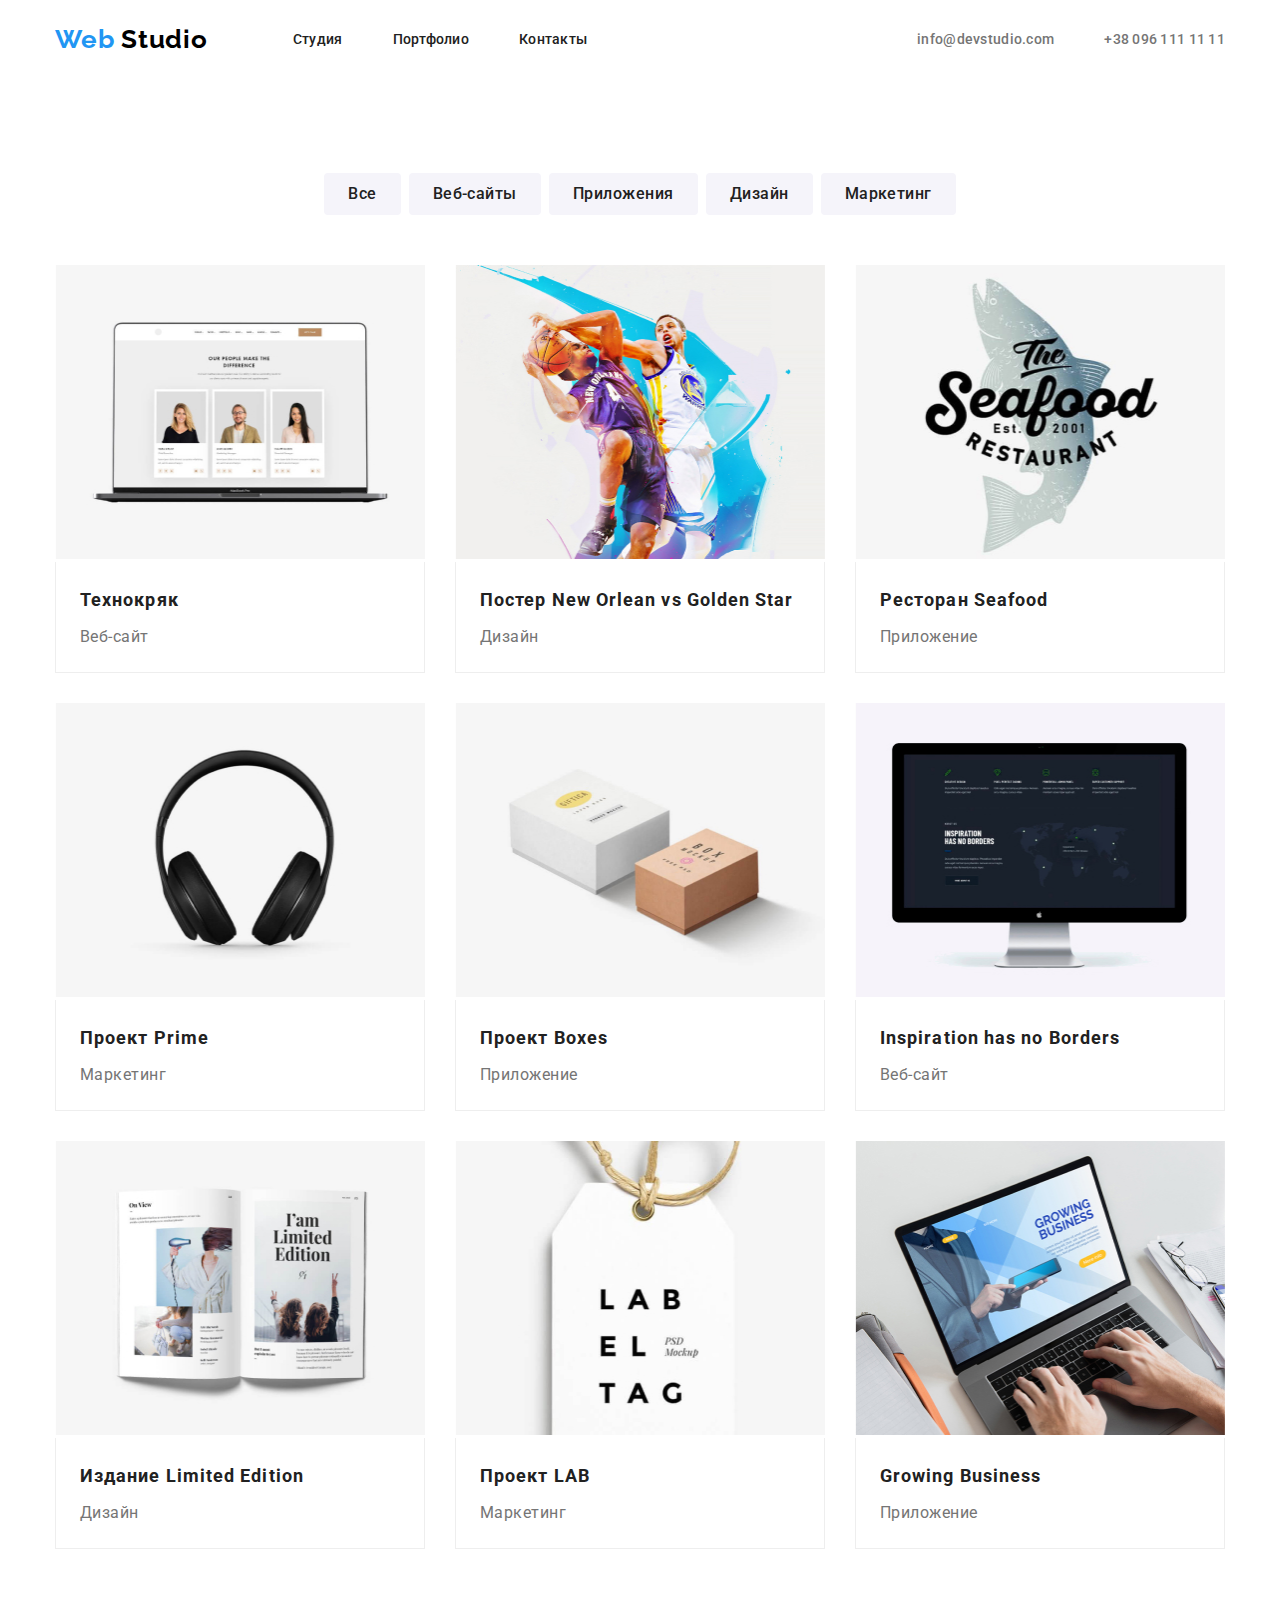
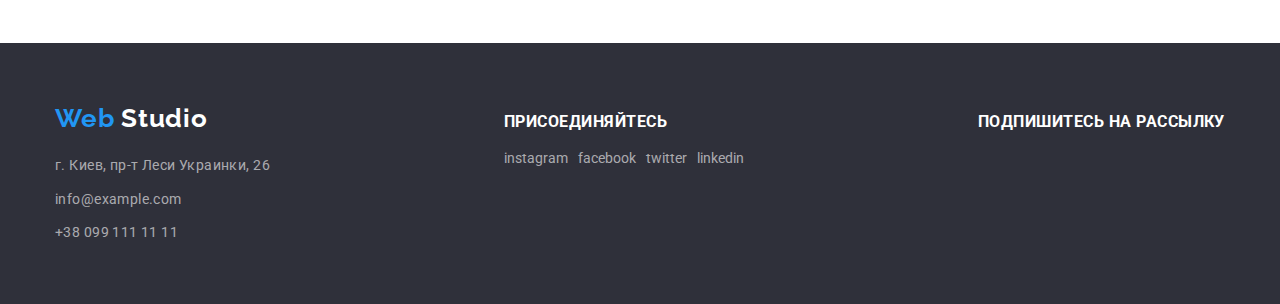
==== commit 5f9e5260: "homework#3 maybe done6" ====
--- a/portfolio.html
+++ b/portfolio.html
@@ -15,7 +15,7 @@
   <body>
     <!--Шляпа-->
     <header class="header">
-      <div class="header-container">
+      <div class="container">
         <nav class="navigation">
           <a class="logo link" href="index.html" lang="en">
             <span class="logo-part">Web</span> Studio</a
@@ -61,7 +61,7 @@
     <main>
       <!--Кнопки-->
       <section class="main-container">
-        <div class="btn-container">
+        <div class="container">
           <ul class="btn-list list">
             <li class="btn-list-item">
               <button class="btn-list-item-button">Все</button>
@@ -89,7 +89,7 @@
           </ul>
         </div>
         <!--Работы-->
-        <div class="portfolio-container">
+        <div class="container">
           <h1 hidden>Портфолио</h1>
           <ul class="projects-list list">
             <li class="projects-list-item">
@@ -325,7 +325,7 @@
     </main>
     <!--Дно-->
     <footer class="footer">
-      <div class="footer-container">
+      <div class="container">
         <div class="footer-part1">
           <a class="logo-footer link" href="index.html" lang="en">
             <span class="logo-part">Web</span>
--- a/css/styles.css
+++ b/css/styles.css
@@ -22,7 +22,6 @@
 html {
   box-sizing: border-box;
 }
-
 *,
 *::before,
 *::after {
@@ -47,27 +46,27 @@
   margin-top: 0;
   margin-bottom: 0;
 }
+p {
+  margin: 0px;
+}
 
 /*Header*/
 
-.header {
-  border: 1px solid #ececec;
-}
-.header-container {
-  display: flex;
+.header > .container,
+.navigation,
+.navigation-list {
+  display: flex;
+  align-items: center;
   justify-content: space-between;
+}
+.container {
   width: 1200px;
   padding-left: 15px;
   padding-right: 15px;
   margin-left: auto;
   margin-right: auto;
 }
-.navigation {
-  display: flex;
-  align-items: center;
-}
 .navigation-list {
-  display: flex;
   padding-left: 0px;
 }
 .navigation-list-item:not(:last-child) {
@@ -121,18 +120,14 @@
 }
 
 /*Hero Section*/
+
+.hero > .container {
+  padding-top: 200px;
+  padding-bottom: 280px;
+}
 .hero {
   background-color: rgba(47, 48, 58, 0.8);
-}
-.hero-container {
-  text-align: center;
-  padding-top: 200px;
-  padding-bottom: 280px;
-  width: 1200px;
-  padding-left: 15px;
-  padding-right: 15px;
-  margin-left: auto;
-  margin-right: auto;
+  text-align: center;
 }
 .hero-title {
   margin-bottom: 30px;
@@ -172,11 +167,10 @@
 
 .about-us {
   padding-top: 94px;
-}
-
-.about-us {
-  margin-bottom: 94px;
-  text-align: center;
+  text-align: center;
+}
+
+.container {
   width: 1200px;
   padding-left: 15px;
   padding-right: 15px;
@@ -191,12 +185,13 @@
 }
 .about-us-list-item-img {
   display: block;
-  margin-bottom: 30px;
   padding-top: 25px;
   padding-right: 100px;
   padding-bottom: 25px;
   padding-left: 100px;
-  border-radius: 4px;
+  margin-bottom: 30px;
+  width: 270px;
+  height: 120px;
   background-color: var(--background-secondary-color);
 }
 .about-us-title {
@@ -219,13 +214,9 @@
 /*what we do*/
 
 .what-we-do {
-  margin-bottom: 94px;
-  text-align: center;
-  width: 1200px;
-  padding-left: 15px;
-  padding-right: 15px;
-  margin-left: auto;
-  margin-right: auto;
+  text-align: center;
+  padding-top: 94px;
+  padding-bottom: 94px;
 }
 .what-we-do-list {
   display: flex;
@@ -258,18 +249,10 @@
 /*Team*/
 
 .team {
-  background-color: var(--background-secondary-color);
-}
-.team-container {
-  margin-bottom: 94px;
   padding-top: 94px;
   padding-bottom: 94px;
   text-align: center;
-  width: 1200px;
-  padding-left: 15px;
-  padding-right: 15px;
-  margin-left: auto;
-  margin-right: auto;
+  background-color: var(--background-secondary-color);
 }
 .team-list-teamate-img {
   display: block;
@@ -290,33 +273,13 @@
   padding-bottom: 24px;
   padding-left: 32px;
 }
-.team-list-item1 {
+.team-list-item {
   margin-right: 30px;
   background-color: var(--background-color);
   box-shadow: 0px 2px 1px rgba(0, 0, 0, 0.2), 0px 1px 1px rgba(0, 0, 0, 0.14),
     0px 1px 3px rgba(0, 0, 0, 0.12);
   border-radius: 0px 0px 4px 4px;
 }
-.team-list-item2 {
-  margin-right: 51px;
-  background-color: var(--background-color);
-  box-shadow: 0px 2px 1px rgba(0, 0, 0, 0.2), 0px 1px 1px rgba(0, 0, 0, 0.14),
-    0px 1px 3px rgba(0, 0, 0, 0.12);
-  border-radius: 0px 0px 4px 4px;
-}
-.team-list-item3 {
-  margin-right: 9px;
-  background-color: var(--background-color);
-  box-shadow: 0px 2px 1px rgba(0, 0, 0, 0.2), 0px 1px 1px rgba(0, 0, 0, 0.14),
-    0px 1px 3px rgba(0, 0, 0, 0.12);
-  border-radius: 0px 0px 4px 4px;
-}
-.team-list-item4 {
-  background-color: var(--background-color);
-  box-shadow: 0px 2px 1px rgba(0, 0, 0, 0.2), 0px 1px 1px rgba(0, 0, 0, 0.14),
-    0px 1px 3px rgba(0, 0, 0, 0.12);
-  border-radius: 0px 0px 4px 4px;
-}
 .teamate-name {
   margin-bottom: 10px;
   font-weight: 500;
@@ -352,15 +315,9 @@
 /*Clients*/
 
 .ourclients {
-  padding-bottom: 92px;
-}
-.ourclients-container {
-  text-align: center;
-  width: 1200px;
-  padding-left: 15px;
-  padding-right: 15px;
-  margin-left: auto;
-  margin-right: auto;
+  padding-top: 94px;
+  padding-bottom: 94px;
+  text-align: center;
 }
 .clients-list {
   display: flex;
@@ -388,20 +345,14 @@
 }
 
 /*Footer*/
+
 .footer {
   background-color: var(--background-footer-color);
 }
-.footer-container {
+.footer > .container {
   display: flex;
   justify-content: space-between;
   align-items: baseline;
-}
-.footer-container {
-  margin-right: auto;
-  margin-left: auto;
-  width: 1200px;
-  padding-right: 15px;
-  padding-left: 15px;
 }
 .logo-footer {
   font-family: var(--secondary-font);
@@ -439,9 +390,16 @@
 .join-in {
   color: var(--background-color);
   margin-bottom: 20px;
+  line-height: 16px;
+  letter-spacing: 0.03em;
+  text-transform: uppercase;
 }
 .mail-form {
   color: var(--background-color);
+  margin-bottom: 20px;
+  line-height: 16px;
+  letter-spacing: 0.03em;
+  text-transform: uppercase;
 }
 .footer-list {
   padding-bottom: 60px;
@@ -461,13 +419,6 @@
 .main-container {
   padding-top: 93px;
   padding-bottom: 94px;
-}
-.btn-container {
-  width: 1200px;
-  padding-left: 15px;
-  padding-right: 15px;
-  margin-left: auto;
-  margin-right: auto;
 }
 .btn-list {
   display: flex;
@@ -496,6 +447,7 @@
 .btn-list-item-button:hover,
 .btn-list-item-button:focus {
   background-color: var(--accent-color);
+  color: var(--background-color);
 }
 .projects-title {
   margin-bottom: 4px;
@@ -521,13 +473,6 @@
   letter-spacing: 0.03em;
   /*color: var(--third-color-text);*/
 }
-.portfolio-container {
-  width: 1200px;
-  padding-left: 15px;
-  padding-right: 15px;
-  margin-left: auto;
-  margin-right: auto;
-}
 .projects-list {
   display: flex;
   flex-wrap: wrap;
@@ -543,6 +488,9 @@
 }
 .projects-list-item:nth-child(3n) {
   margin-right: 0px;
+}
+.projects-list-item:nth-last-child(-n + 3) {
+  margin-bottom: 0px;
 }
 .img-info {
   padding-top: 20px;
